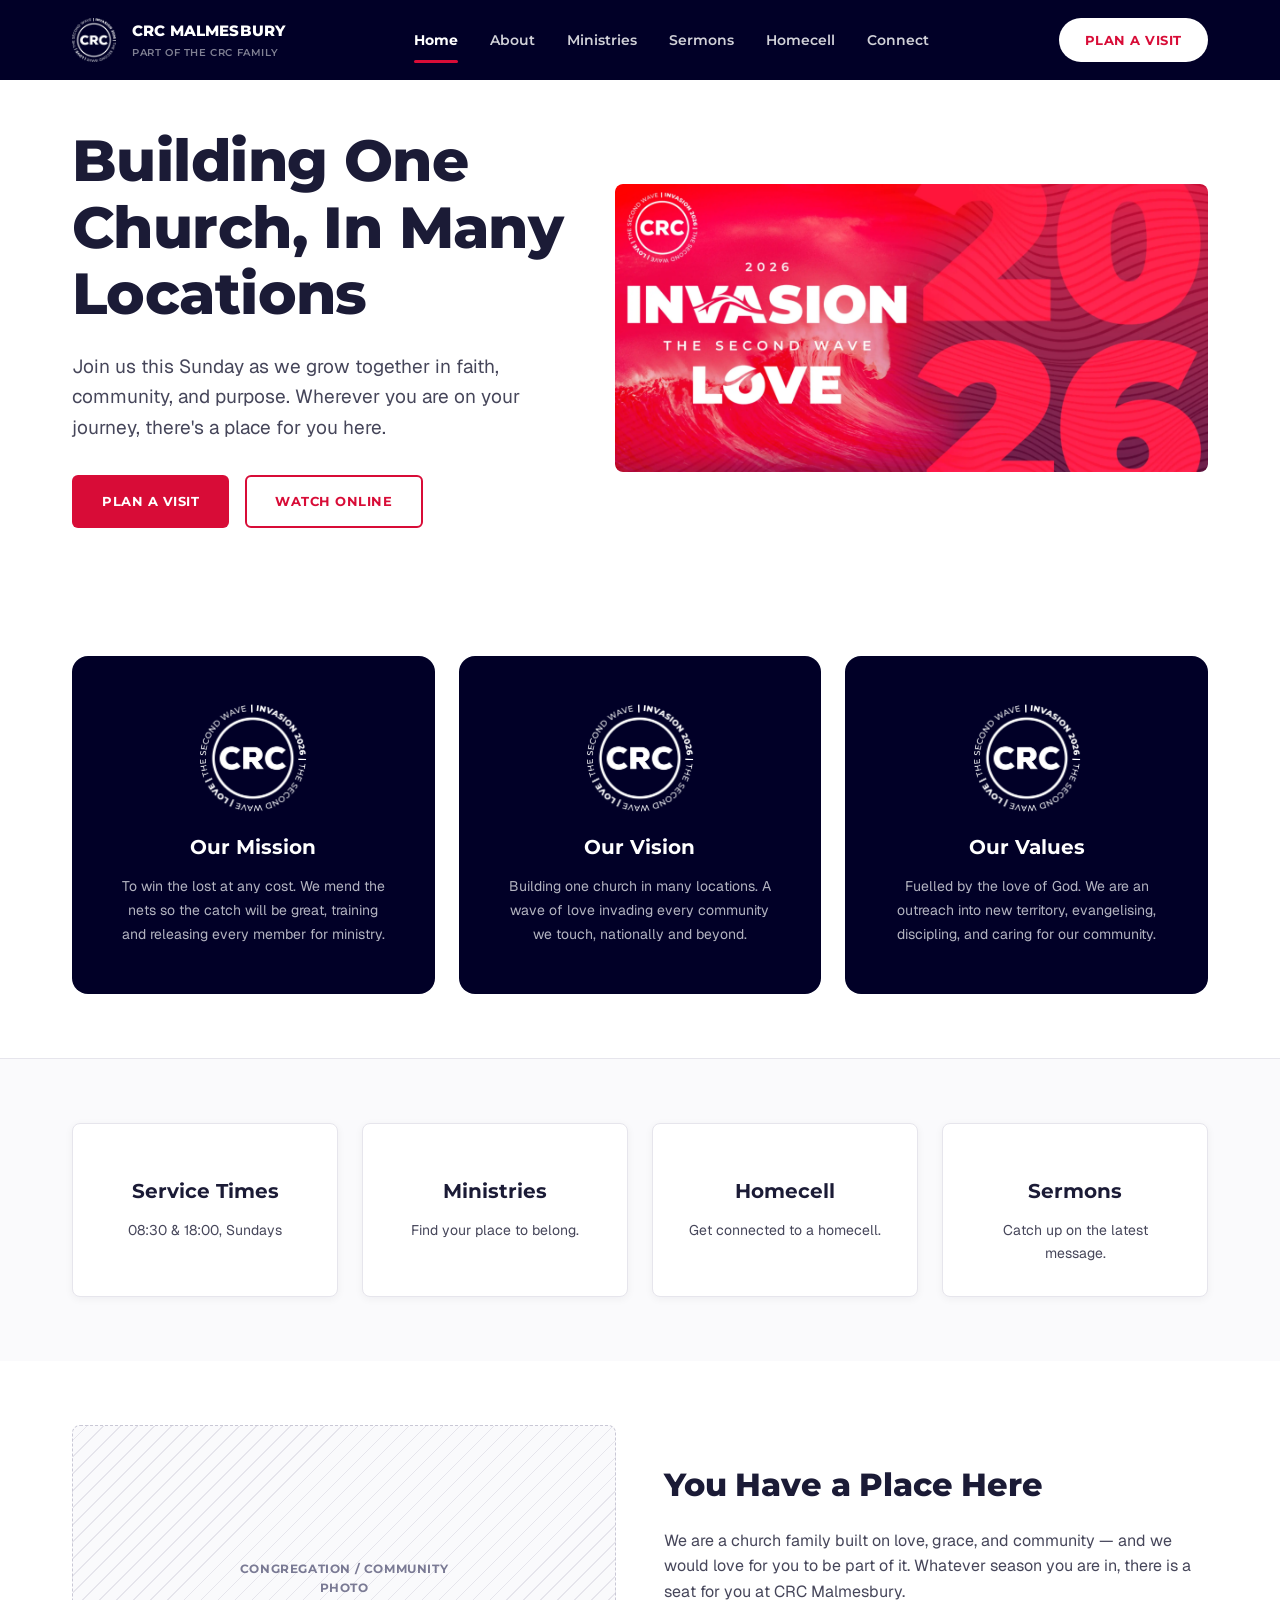
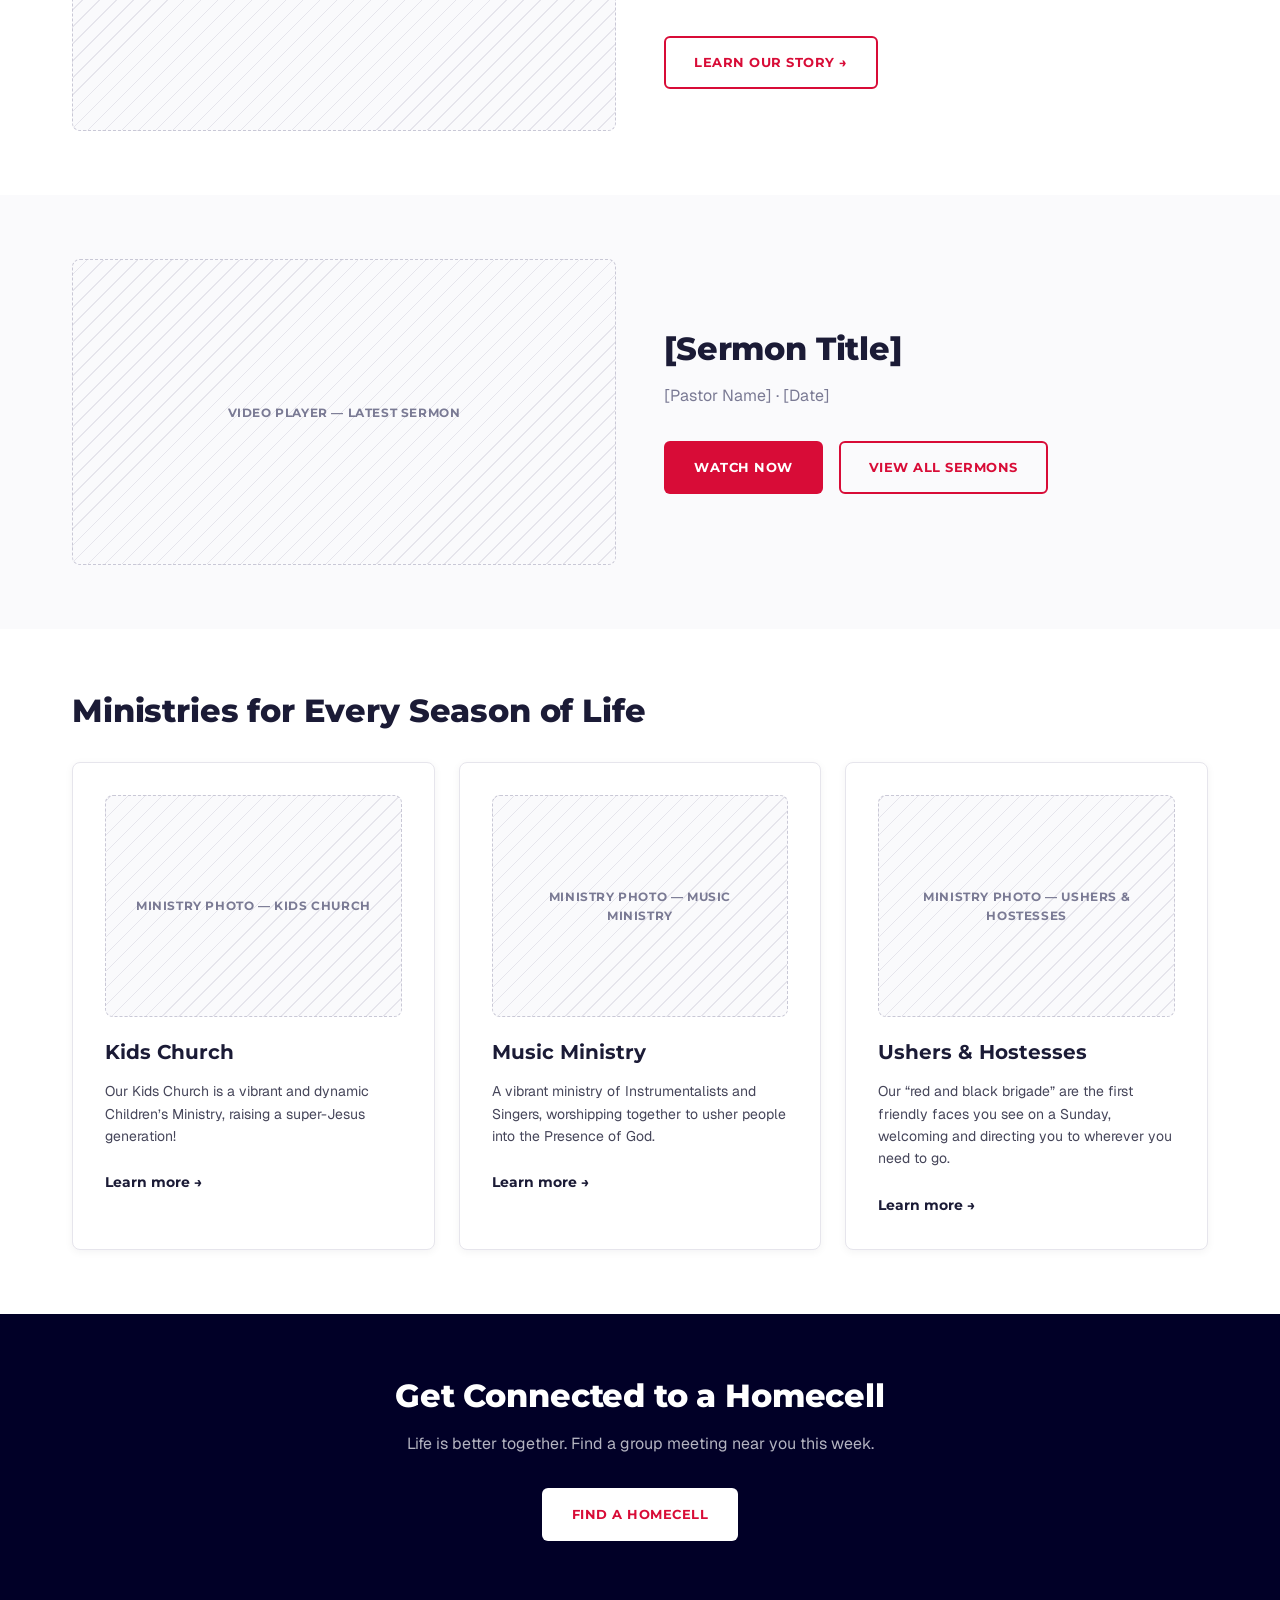
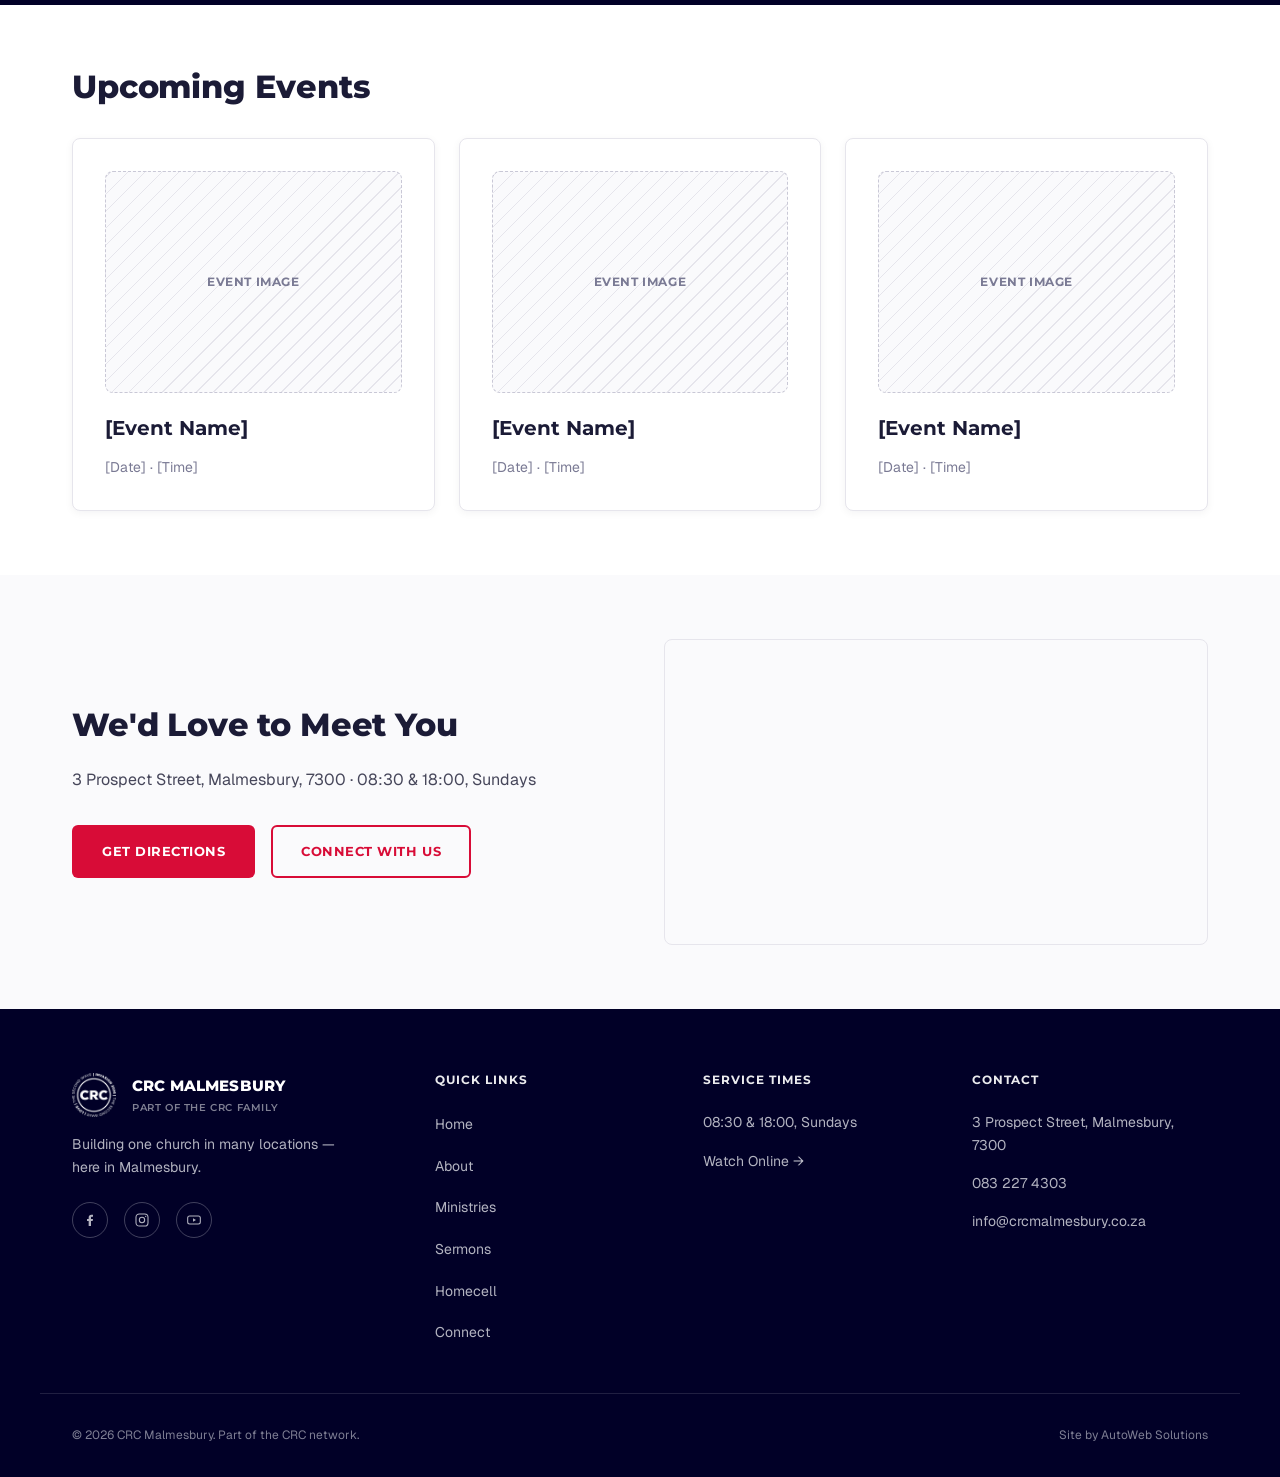
==== index.html @ 5b40ba37 "Initial site build for client review Co-Authored-By: Claude Opus 5.5 <noreply@anthropic.com>" ====
<!doctype html>
<html lang="en">
  <head>
    <meta charset="UTF-8" />
    <meta name="viewport" content="width=device-width, initial-scale=1.0" />
    <title>CRC Malmesbury — Building One Church, One Family</title>
    <meta
      name="description"
      content="CRC Malmesbury is part of the CRC family. Join us Sundays at 08:30 & 18:00 at 3 Prospect Street, Malmesbury."
    />
    <link rel="preconnect" href="https://fonts.googleapis.com" />
    <link rel="preconnect" href="https://fonts.gstatic.com" crossorigin />
    <link
      href="https://fonts.googleapis.com/css2?family=Montserrat:wght@500;600;700;800&family=Geist:wght@400;500;600&display=swap"
      rel="stylesheet"
    />
    <link rel="icon" href="favicon.ico" sizes="any" />
    <link rel="icon" type="image/png" sizes="32x32" href="assets/favicon-32.png" />
    <link rel="icon" type="image/png" sizes="512x512" href="assets/favicon-512.png" />
    <link rel="apple-touch-icon" href="assets/apple-touch-icon.png" />
    <meta name="theme-color" content="#010027" />
    <link rel="stylesheet" href="css/style.css" />
  </head>
  <body>
    <!-- ============================== NAV ============================== -->
    <header class="nav">
      <div class="container nav__inner">
        <a href="index.html" class="nav__brand">
          <img class="nav__logo" src="assets/logo-badge.png" alt="" width="44" height="44">
          <span>
            <span class="nav__brand-name">CRC MALMESBURY</span>
            <span class="nav__brand-tag">Part of the CRC Family</span>
          </span>
        </a>
        <nav class="nav__links" aria-label="Primary">
          <a href="index.html" class="nav__link is-active">Home</a>
          <a href="about.html" class="nav__link">About</a>
          <a href="ministries.html" class="nav__link">Ministries</a>
          <a href="sermons.html" class="nav__link">Sermons</a>
          <a href="homecell.html" class="nav__link">Homecell</a>
          <a href="connect.html" class="nav__link">Connect</a>
          <a href="connect.html" class="btn btn--pill nav__cta--mobile"
            >Plan a Visit</a
          >
        </nav>
        <a href="connect.html" class="btn btn--pill nav__cta">Plan a Visit</a>
        <button
          class="nav__toggle"
          aria-label="Toggle menu"
          aria-expanded="false"
        >
          <span></span><span></span><span></span>
        </button>
      </div>
    </header>

    <main>
      <!-- ============================== HERO ============================== -->
      <section class="hero">
        <div class="container hero__grid">
          <div class="hero__content">
            <h1>Building One Church, In Many Locations</h1>
            <p class="lede">
              Join us this Sunday as we grow together in faith, community, and
              purpose. Wherever you are on your journey, there's a place for you
              here.
            </p>
            <div class="btn-row">
              <a href="connect.html" class="btn btn--primary">Plan a Visit</a>
              <a href="sermons.html" class="btn btn--outline">Watch Online</a>
            </div>
          </div>
          <img
            class="hero__image"
            src="assets/images/header.webp"
            alt="CRC 2026 theme: Invasion — The Second Wave. Love."
            width="2680"
            height="1300"
            fetchpriority="high"
          />
        </div>
      </section>

      <!-- ====================== MISSION / VISION / VALUES ======================
           Content reused from CRC Worcester (same CRC branch, client-approved). -->
      <section class="section">
        <div class="container grid grid--3">
          <div class="mission-card">
            <img
              src="assets/2026-invasion-badge-light.png"
              alt=""
              class="mission-card__badge"
              aria-hidden="true"
            />
            <h3>Our Mission</h3>
            <p>
              To win the lost at any cost. We mend the nets so the catch will be
              great, training and releasing every member for ministry.
            </p>
          </div>
          <div class="mission-card">
            <img
              src="assets/2026-invasion-badge-light.png"
              alt=""
              class="mission-card__badge"
              aria-hidden="true"
            />
            <h3>Our Vision</h3>
            <p>
              Building one church in many locations. A wave of love invading
              every community we touch, nationally and beyond.
            </p>
          </div>
          <div class="mission-card">
            <img
              src="assets/2026-invasion-badge-light.png"
              alt=""
              class="mission-card__badge"
              aria-hidden="true"
            />
            <h3>Our Values</h3>
            <p>
              Fuelled by the love of God. We are an outreach into new territory,
              evangelising, discipling, and caring for our community.
            </p>
          </div>
        </div>
      </section>

      <!-- ====================== QUICK LINK CARD ROW ====================== -->
      <section class="section section--muted section--border-top">
        <div class="container grid grid--4">
          <a href="connect.html" class="card card--link">
            <h3>Service Times</h3>
            <p>08:30 &amp; 18:00, Sundays</p>
          </a>
          <a href="ministries.html" class="card card--link">
            <h3>Ministries</h3>
            <p>Find your place to belong.</p>
          </a>
          <a href="homecell.html" class="card card--link">
            <h3>Homecell</h3>
            <p>Get connected to a homecell.</p>
          </a>
          <a href="sermons.html" class="card card--link">
            <h3>Sermons</h3>
            <p>Catch up on the latest message.</p>
          </a>
        </div>
      </section>

      <!-- ============================== WELCOME ============================== -->
      <section class="section">
        <div class="container two-col">
          <!-- Real photography pending -->
          <div class="placeholder placeholder--wide two-col__media">
            <span class="placeholder__label"
              >Congregation / community photo</span
            >
          </div>
          <div>
            <h2>You Have a Place Here</h2>
            <p class="stack-3">
              We are a church family built on love, grace, and community — and
              we would love for you to be part of it. Whatever season you are
              in, there is a seat for you at CRC Malmesbury.
            </p>
            <div class="btn-row stack-4">
              <a href="about.html" class="btn btn--outline"
                >Learn Our Story →</a
              >
            </div>
          </div>
        </div>
      </section>

      <!-- ========================= LATEST SERMON ========================= -->
      <section class="section section--muted">
        <div class="container two-col">
          <!-- Real sermon data pending — see brief Section 7 -->
          <div class="placeholder placeholder--video two-col__media">
            <span class="placeholder__label">Video player — latest sermon</span>
          </div>
          <div>
            <h2>[Sermon Title]</h2>
            <p class="text-muted stack-2">[Pastor Name] · [Date]</p>
            <div class="btn-row stack-4">
              <a href="sermons.html" class="btn btn--primary">Watch Now</a>
              <a href="sermons.html" class="btn btn--outline"
                >View All Sermons</a
              >
            </div>
          </div>
        </div>
      </section>

      <!-- ========================= MINISTRIES PREVIEW ========================= -->
      <section class="section">
        <div class="container">
          <div class="section-head">
            <h2>Ministries for Every Season of Life</h2>
          </div>
          <div class="grid grid--3">
            <div class="card">
              <div class="placeholder placeholder--card-media">
                <span class="placeholder__label"
                  >Ministry photo — Kids Church</span
                >
              </div>
              <h3>Kids Church</h3>
              <p>Our Kids Church is a vibrant and dynamic Children’s Ministry, raising a super-Jesus generation!</p>
              <a href="ministries.html" class="link-arrow">Learn more →</a>
            </div>
            <div class="card">
              <div class="placeholder placeholder--card-media">
                <span class="placeholder__label"
                  >Ministry photo — Music Ministry</span
                >
              </div>
              <h3>Music Ministry</h3>
              <p>A vibrant ministry of Instrumentalists and Singers, worshipping together to usher people into the Presence of God.</p>
              <a href="ministries.html" class="link-arrow">Learn more →</a>
            </div>
            <div class="card">
              <div class="placeholder placeholder--card-media">
                <span class="placeholder__label"
                  >Ministry photo — Ushers &amp; Hostesses</span
                >
              </div>
              <h3>Ushers &amp; Hostesses</h3>
              <p>Our “red and black brigade” are the first friendly faces you see on a Sunday, welcoming and directing you to wherever you need to go.</p>
              <a href="ministries.html" class="link-arrow">Learn more →</a>
            </div>
          </div>
        </div>
      </section>

      <!-- ========================= HOMECELL CTA BANNER ========================= -->
      <section class="cta-banner">
        <div class="container">
          <h2>Get Connected to a Homecell</h2>
          <p>
            Life is better together. Find a group meeting near you this week.
          </p>
          <div class="btn-row">
            <a href="homecell.html" class="btn btn--light btn--light-invert">Find a Homecell</a>
          </div>
        </div>
      </section>

      <!-- ========================= UPCOMING EVENTS =========================
       Optional module — confirm with client whether Malmesbury runs
       public events worth featuring (brief Section 6/7). Left in per
       the approved mockup; drop this <section> entirely if not. -->
      <section class="section">
        <div class="container">
          <div class="section-head">
            <h2>Upcoming Events</h2>
          </div>
          <div class="grid grid--3">
            <div class="card">
              <div class="placeholder placeholder--card-media">
                <span class="placeholder__label">Event image</span>
              </div>
              <h3>[Event Name]</h3>
              <p class="text-muted">[Date] · [Time]</p>
            </div>
            <div class="card">
              <div class="placeholder placeholder--card-media">
                <span class="placeholder__label">Event image</span>
              </div>
              <h3>[Event Name]</h3>
              <p class="text-muted">[Date] · [Time]</p>
            </div>
            <div class="card">
              <div class="placeholder placeholder--card-media">
                <span class="placeholder__label">Event image</span>
              </div>
              <h3>[Event Name]</h3>
              <p class="text-muted">[Date] · [Time]</p>
            </div>
          </div>
        </div>
      </section>

      <!-- ========================= CONTACT / LOCATION TEASER ========================= -->
      <section class="section section--muted">
        <div class="container two-col">
          <div>
            <h2>We'd Love to Meet You</h2>
            <p class="stack-3">
              3 Prospect Street, Malmesbury, 7300 · 08:30 &amp; 18:00, Sundays
            </p>
            <div class="btn-row stack-4">
              <a
                href="https://www.google.com/maps/search/?api=1&query=3+Prospect+Street+Malmesbury+7300"
                class="btn btn--primary"
                target="_blank"
                rel="noopener"
                >Get Directions</a
              >
              <a href="connect.html" class="btn btn--outline"
                >Connect With Us</a
              >
            </div>
          </div>
          <div class="map-embed map-embed--wide">
            <iframe
              src="https://www.google.com/maps/embed?pb=!1m18!1m12!1m3!1d3328.3379390331593!2d18.727031185343105!3d-33.46655141098688!2m3!1f0!2f0!3f0!3m2!1i1024!2i768!4f13.1!3m3!1m2!1s0x1dcce12484940681%3A0xf8f690ac7930f3bc!2s3%20Prospect%20St%2C%20Malmesbury%2C%207299!5e0!3m2!1sen!2sza!4v1791459819423!5m2!1sen!2sza"
              title="Map showing CRC Malmesbury at 3 Prospect Street, Malmesbury"
              allowfullscreen
              loading="lazy"
              referrerpolicy="strict-origin-when-cross-origin"
            ></iframe>
          </div>
        </div>
      </section>
    </main>

    <!-- ============================== FOOTER ============================== -->
    <footer class="footer">
      <div class="container footer__grid">
        <div class="footer__col footer__brand">
          <a href="index.html" class="nav__brand">
            <img class="nav__logo" src="assets/logo-badge.png" alt="" width="44" height="44">
            <span>
              <span class="nav__brand-name">CRC MALMESBURY</span>
              <span class="nav__brand-tag">Part of the CRC Family</span>
            </span>
          </a>
          <p>Building one church in many locations — here in Malmesbury.</p>
          <!-- Social channels unconfirmed — see brief Section 7 -->
          <div class="footer__social">
            <a href="#" aria-label="Facebook"
              ><svg
                width="16"
                height="16"
                viewBox="0 0 24 24"
                fill="currentColor"
              >
                <path
                  d="M13.5 21v-7.5h2.5l.5-3h-3V8.5c0-.9.3-1.5 1.6-1.5H16.5V4.2C16.2 4.1 15.2 4 14 4c-2.4 0-4 1.5-4 4.2V10.5H7.5v3H10V21h3.5z"
                /></svg
            ></a>
            <a href="#" aria-label="Instagram"
              ><svg
                width="16"
                height="16"
                viewBox="0 0 24 24"
                fill="none"
                stroke="currentColor"
                stroke-width="1.6"
              >
                <rect x="3" y="3" width="18" height="18" rx="5" />
                <circle cx="12" cy="12" r="4" />
                <circle
                  cx="17.5"
                  cy="6.5"
                  r="1"
                  fill="currentColor"
                  stroke="none"
                /></svg
            ></a>
            <a href="#" aria-label="YouTube"
              ><svg
                width="16"
                height="16"
                viewBox="0 0 24 24"
                fill="none"
                stroke="currentColor"
                stroke-width="1.6"
              >
                <rect x="2.5" y="6" width="19" height="12" rx="3" />
                <path
                  d="M10.5 9.5v5l4.5-2.5-4.5-2.5z"
                  fill="currentColor"
                  stroke="none"
                /></svg
            ></a>
          </div>
        </div>
        <div class="footer__col">
          <h3>Quick Links</h3>
          <ul>
            <li><a href="index.html">Home</a></li>
            <li><a href="about.html">About</a></li>
            <li><a href="ministries.html">Ministries</a></li>
            <li><a href="sermons.html">Sermons</a></li>
            <li><a href="homecell.html">Homecell</a></li>
            <li><a href="connect.html">Connect</a></li>
          </ul>
        </div>
        <div class="footer__col">
          <h3>Service Times</h3>
          <p>08:30 &amp; 18:00, Sundays</p>
          <p><a href="sermons.html">Watch Online →</a></p>
        </div>
        <div class="footer__col">
          <h3>Contact</h3>
          <p>3 Prospect Street, Malmesbury, 7300</p>
          <p>083 227 4303</p>
          <p>
            <a href="mailto:info@crcmalmesbury.co.za"
              >info@crcmalmesbury.co.za</a
            >
          </p>
        </div>
      </div>
      <div class="container footer__bottom">
        <p>© 2026 CRC Malmesbury. Part of the CRC network.</p>
        <p>Site by AutoWeb Solutions</p>
      </div>
    </footer>

    <script src="js/main.js"></script>
  </body>
</html>
---- css/style.css ----
/* ==========================================================================
   CRC Malmesbury — Design tokens & base styles
   Source: CRC-Malmesbury-Build-Brief.md + approved mockup canvas
   ========================================================================== */

:root {
  /* Core palette */
  --color-red: #D80C37;
  --color-red-dark: #B00A2D;
  --color-navy: #010027;
  --color-ink: #1B1B36;
  --color-body: #46465A;
  --color-muted: #7A7A94;
  --color-border: #E6E5EC;
  --color-muted-bg: #FAFAFC;
  --color-white: #FFFFFF;

  /* Secondary accents — use sparingly, never as a primary UI colour */
  --color-purple: #A1159C;
  --color-orange: #FF8000;
  --color-yellow: #F5D01B;
  --color-lightblue: #5CB2ED;

  /* Nav text on navy */
  --color-nav-text: rgba(255, 255, 255, 0.82);
  --color-nav-text-active: #FFFFFF;
  --color-footer-text: rgba(230, 229, 236, 0.78);
  --color-footer-heading: rgba(255, 255, 255, 0.92);

  /* Type */
  --font-heading: 'Montserrat', -apple-system, BlinkMacSystemFont, 'Segoe UI', Arial, sans-serif;
  --font-body: 'Geist', -apple-system, BlinkMacSystemFont, 'Segoe UI', Roboto, sans-serif;

  --text-h1: clamp(2.25rem, 1.65rem + 2.6vw, 3.625rem);
  --text-h2: clamp(1.5rem, 1.34rem + 0.8vw, 2rem);
  --text-h3: clamp(1.125rem, 1.06rem + 0.3vw, 1.25rem);
  --text-lede: clamp(1.0625rem, 1rem + 0.3vw, 1.1875rem);
  --text-body: 1rem;
  --text-small: 0.875rem;
  --text-xs: 0.75rem;

  /* Spacing — strict 8px grid */
  --space-1: 8px;
  --space-2: 16px;
  --space-3: 24px;
  --space-4: 32px;
  --space-6: 48px;
  --space-8: 64px;
  --space-10: 80px;

  /* Layout */
  --max-width: 1200px;
  --radius-card: 8px;
  --radius-btn: 6px;
  --shadow-card: 0 2px 8px rgba(1, 0, 39, 0.05);
  --nav-height: 80px;

  --section-pad-y: var(--space-8);
}

@media (max-width: 640px) {
  :root {
    --section-pad-y: var(--space-6);
    --nav-height: 72px;
  }
}

/* ==========================================================================
   Reset
   ========================================================================== */

*,
*::before,
*::after {
  box-sizing: border-box;
}

* {
  margin: 0;
}

html {
  -webkit-text-size-adjust: 100%;
  scroll-behavior: smooth;
}

body {
  font-family: var(--font-body);
  font-size: var(--text-body);
  line-height: 1.6;
  color: var(--color-body);
  background: var(--color-white);
  -webkit-font-smoothing: antialiased;
}

img,
picture,
svg {
  display: block;
  max-width: 100%;
}

a {
  color: var(--color-ink);
  text-decoration: none;
}

ul,
ol {
  list-style: none;
  padding: 0;
}

button {
  font: inherit;
  color: inherit;
  background: none;
  border: 0;
  cursor: pointer;
}

input,
textarea,
select {
  font: inherit;
}

/* ==========================================================================
   Typography
   ========================================================================== */

h1,
h2,
h3,
h4 {
  font-family: var(--font-heading);
  color: var(--color-ink);
  line-height: 1.15;
  font-weight: 800;
}

h1 {
  font-size: var(--text-h1);
  letter-spacing: -0.01em;
}

h2 {
  font-size: var(--text-h2);
  letter-spacing: -0.005em;
}

h3 {
  font-size: var(--text-h3);
  font-weight: 700;
}

p {
  color: var(--color-body);
}

.lede {
  font-size: var(--text-lede);
  color: var(--color-body);
}

.eyebrow {
  display: block;
  font-family: var(--font-heading);
  font-size: var(--text-xs);
  font-weight: 700;
  letter-spacing: 0.08em;
  text-transform: uppercase;
  color: var(--color-red);
  margin-bottom: var(--space-2);
}

.text-muted {
  color: var(--color-muted);
}

/* ==========================================================================
   Layout helpers
   ========================================================================== */

.container {
  width: 100%;
  max-width: var(--max-width);
  margin-inline: auto;
  padding-inline: var(--space-3);
}

@media (min-width: 768px) {
  .container {
    padding-inline: var(--space-4);
  }
}

.section {
  padding-block: var(--section-pad-y);
}

.section--muted {
  background: var(--color-muted-bg);
}

.section--navy {
  background: var(--color-navy);
  color: var(--color-footer-text);
}

.section--border-top {
  border-top: 1px solid var(--color-border);
}

.section-head {
  margin-bottom: var(--space-4);
}

.section-head--center {
  text-align: center;
  max-width: 640px;
  margin-inline: auto;
  margin-bottom: var(--space-6);
}

.stack-2 {
  margin-top: var(--space-2);
}

.stack-3 {
  margin-top: var(--space-3);
}

.stack-4 {
  margin-top: var(--space-4);
}

.grid {
  display: grid;
  gap: var(--space-3);
}

.grid--2 {
  grid-template-columns: repeat(2, minmax(0, 1fr));
}

.grid--3 {
  grid-template-columns: repeat(3, minmax(0, 1fr));
}

.grid--4 {
  grid-template-columns: repeat(4, minmax(0, 1fr));
}

@media (max-width: 900px) {
  .grid--3,
  .grid--4 {
    grid-template-columns: repeat(2, minmax(0, 1fr));
  }
}

@media (max-width: 560px) {
  .grid--2,
  .grid--3,
  .grid--4 {
    grid-template-columns: minmax(0, 1fr);
  }
}

.two-col {
  display: grid;
  grid-template-columns: minmax(0, 1fr) minmax(0, 1fr);
  gap: var(--space-6);
  align-items: center;
}

@media (max-width: 860px) {
  .two-col {
    grid-template-columns: minmax(0, 1fr);
    gap: var(--space-4);
  }
}

.two-col--reverse .two-col__media {
  order: 2;
}

@media (max-width: 860px) {
  .two-col--reverse .two-col__media {
    order: 0;
  }
}

/* ==========================================================================
   Buttons
   ========================================================================== */

.btn {
  display: inline-flex;
  align-items: center;
  justify-content: center;
  gap: var(--space-1);
  padding: 14px 28px;
  font-family: var(--font-heading);
  font-weight: 700;
  font-size: 13px;
  letter-spacing: 0.04em;
  text-transform: uppercase;
  border-radius: var(--radius-btn);
  border: 2px solid transparent;
  white-space: nowrap;
  cursor: pointer;
  transition: background-color 0.15s ease, color 0.15s ease, border-color 0.15s ease;
}

.btn--primary {
  background: var(--color-red);
  color: var(--color-white);
}

.btn--primary:hover {
  background: var(--color-red-dark);
}

.btn--outline {
  background: transparent;
  border-color: var(--color-red);
  color: var(--color-red);
}

.btn--outline:hover {
  background: var(--color-red);
  color: var(--color-white);
}

.btn--light {
  background: var(--color-white);
  color: var(--color-red);
}

.btn--light:hover {
  background: var(--color-muted-bg);
}

/* Same hover as the nav "Plan a Visit" pill: flips to red with white text */
.btn--light-invert:hover,
.btn--light-invert:focus-visible {
  background: var(--color-red);
  color: var(--color-white);
}

.btn--outline-white {
  background: transparent;
  border-color: rgba(255, 255, 255, 0.6);
  color: var(--color-white);
}

.btn--outline-white:hover {
  background: var(--color-white);
  color: var(--color-navy);
  border-color: var(--color-white);
}

.btn--pill {
  border-radius: 999px;
  background: var(--color-white);
  color: var(--color-red);
  padding: 10px 24px;
}

.btn--pill:hover {
  background: var(--color-red);
  color: var(--color-white);
}

.btn--sm {
  padding: 10px 20px;
  font-size: 12px;
}

/* WhatsApp CTA — brand green pill (Malmesbury is WhatsApp-first) */
.btn--whatsapp {
  background: #25D366;
  border-color: #25D366;
  color: #0B1C12;
  border-radius: 999px;
  letter-spacing: 0.08em;
}

.btn--whatsapp:hover {
  background: #1EBE5A;
  border-color: #1EBE5A;
  color: #0B1C12;
}

.btn__icon {
  width: 1.35em;
  height: 1.35em;
  flex-shrink: 0;
}

.btn-row {
  display: flex;
  flex-wrap: wrap;
  gap: var(--space-2);
}

.link-arrow {
  display: inline-flex;
  align-items: center;
  gap: 6px;
  font-family: var(--font-heading);
  font-weight: 700;
  font-size: var(--text-small);
  color: var(--color-ink);
}

.link-arrow:hover {
  color: var(--color-red);
}

/* ==========================================================================
   Nav
   ========================================================================== */

.nav {
  position: sticky;
  top: 0;
  z-index: 100;
  background: var(--color-navy);
  min-height: var(--nav-height);
}

.nav__inner {
  display: flex;
  align-items: center;
  justify-content: space-between;
  gap: var(--space-3);
  min-height: var(--nav-height);
}

.nav__brand {
  display: flex;
  align-items: center;
  gap: var(--space-2);
  flex-shrink: 0;
}

.nav__logo {
  display: block;
  width: 44px;
  height: 44px;
  object-fit: contain;
  flex-shrink: 0;
}

.nav__brand-name {
  display: block;
  font-family: var(--font-heading);
  font-weight: 800;
  font-size: 15px;
  color: var(--color-white);
  letter-spacing: 0.01em;
}

.nav__brand-tag {
  display: block;
  font-family: var(--font-heading);
  font-weight: 600;
  font-size: 10px;
  letter-spacing: 0.06em;
  text-transform: uppercase;
  color: rgba(255, 255, 255, 0.5);
  margin-top: 2px;
}

.nav__links {
  display: flex;
  align-items: center;
  gap: var(--space-4);
  margin-inline: auto;
}

.nav__link {
  position: relative;
  font-family: var(--font-heading);
  font-weight: 600;
  font-size: 14px;
  color: var(--color-nav-text);
  padding-block: 4px;
}

.nav__link:hover {
  color: var(--color-nav-text-active);
}

.nav__link.is-active {
  color: var(--color-nav-text-active);
  font-weight: 700;
}

.nav__link.is-active::after {
  content: '';
  position: absolute;
  left: 0;
  right: 0;
  bottom: -8px;
  height: 3px;
  background: var(--color-red);
  border-radius: 2px;
}

.nav__cta {
  flex-shrink: 0;
}

.nav__cta--mobile {
  display: none;
}

.nav__toggle {
  display: none;
  flex-direction: column;
  justify-content: center;
  align-items: center;
  gap: 5px;
  width: 40px;
  height: 40px;
  flex-shrink: 0;
}

.nav__toggle span {
  display: block;
  width: 22px;
  height: 2px;
  background: var(--color-white);
  border-radius: 2px;
  transition: transform 0.2s ease, opacity 0.2s ease;
}

.nav__toggle[aria-expanded="true"] span:nth-child(1) {
  transform: translateY(7px) rotate(45deg);
}

.nav__toggle[aria-expanded="true"] span:nth-child(2) {
  opacity: 0;
}

.nav__toggle[aria-expanded="true"] span:nth-child(3) {
  transform: translateY(-7px) rotate(-45deg);
}

@media (max-width: 900px) {
  .nav__links {
    position: absolute;
    top: 100%;
    left: 0;
    right: 0;
    flex-direction: column;
    align-items: stretch;
    gap: 0;
    background: var(--color-navy);
    border-top: 1px solid rgba(255, 255, 255, 0.1);
    max-height: 0;
    overflow: hidden;
    transition: max-height 0.25s ease;
    margin: 0;
  }

  .nav.is-open .nav__links {
    max-height: 400px;
  }

  .nav__link {
    padding: var(--space-2) var(--space-3);
    border-bottom: 1px solid rgba(255, 255, 255, 0.08);
  }

  .nav__link.is-active::after {
    display: none;
  }

  .nav__link.is-active {
    background: rgba(216, 12, 55, 0.12);
    border-left: 3px solid var(--color-red);
  }

  .nav__cta {
    display: none;
  }

  .nav.is-open .nav__cta--mobile {
    display: block;
    margin: var(--space-2) var(--space-3) var(--space-3);
  }

  .nav__toggle {
    display: flex;
  }
}

/* ==========================================================================
   Footer
   ========================================================================== */

.footer {
  background: var(--color-navy);
  padding-block: var(--space-8) var(--space-4);
}

.footer__grid {
  display: grid;
  grid-template-columns: 1.4fr 1fr 1fr 1fr;
  gap: var(--space-4);
  padding-bottom: var(--space-6);
}

@media (max-width: 860px) {
  .footer__grid {
    grid-template-columns: 1fr 1fr;
    gap: var(--space-4) var(--space-3);
  }
}

@media (max-width: 560px) {
  .footer__grid {
    grid-template-columns: 1fr;
  }
}

.footer__brand p {
  color: var(--color-footer-text);
  font-size: var(--text-small);
  margin-top: var(--space-2);
  max-width: 32ch;
}

.footer__social {
  display: flex;
  gap: var(--space-2);
  margin-top: var(--space-3);
}

.footer__social a {
  display: flex;
  align-items: center;
  justify-content: center;
  width: 36px;
  height: 36px;
  border-radius: 50%;
  border: 1px solid rgba(255, 255, 255, 0.25);
  color: rgba(255, 255, 255, 0.75);
}

.footer__social a:hover {
  border-color: var(--color-white);
  color: var(--color-white);
}

.footer__col h3 {
  font-family: var(--font-heading);
  font-size: var(--text-xs);
  font-weight: 700;
  letter-spacing: 0.08em;
  text-transform: uppercase;
  color: var(--color-footer-heading);
  margin-bottom: var(--space-3);
}

.footer__col ul li + li {
  margin-top: var(--space-2);
}

.footer__col a,
.footer__col p {
  color: var(--color-footer-text);
  font-size: var(--text-small);
}

.footer__col a:hover {
  color: var(--color-white);
}

.footer__col p + p {
  margin-top: var(--space-2);
}

.footer__note {
  display: inline-block;
  margin-top: var(--space-3);
  font-size: var(--text-xs);
  color: rgba(245, 208, 27, 0.9);
}

.footer__bottom {
  display: flex;
  flex-wrap: wrap;
  justify-content: space-between;
  gap: var(--space-2);
  padding-top: var(--space-4);
  border-top: 1px solid rgba(255, 255, 255, 0.12);
}

.footer__bottom p {
  color: rgba(230, 229, 236, 0.55);
  font-size: var(--text-xs);
}

/* ==========================================================================
   Cards
   ========================================================================== */

.card {
  background: var(--color-white);
  border: 1px solid var(--color-border);
  border-radius: var(--radius-card);
  padding: var(--space-4);
  box-shadow: var(--shadow-card);
}

.card--link {
  display: block;
}

/* Navy hover + zoom, title turns red: home quick links (.card--link), Homecell
   "What You'll Find" (.card--feature), About beliefs + Homecell groups (.card--accent).
   .is-in-view is the touch/tablet equivalent of :hover, set by js/main.js as a card
   scrolls through the middle of the screen. */
.card--link,
.card--feature {
  text-align: center;
}

.card--center {
  text-align: center;
}

.card--link,
.card--feature,
.card--accent {
  transition: background-color 0.25s ease, border-color 0.25s ease,
    box-shadow 0.25s ease, transform 0.25s ease;
}

.card--link h3,
.card--link p,
.card--feature h3,
.card--feature p,
.card--accent h3,
.card--accent p {
  transition: color 0.25s ease;
}

.card--link p,
.card--feature p {
  color: var(--color-body);
}

.card--link:hover,
.card--link:focus-visible,
.card--feature:hover,
.card--accent:hover,
.card--link.is-in-view,
.card--feature.is-in-view,
.card--accent.is-in-view {
  background-color: var(--color-navy);
  border-color: var(--color-navy);
  box-shadow: 0 12px 28px rgba(1, 0, 39, 0.18);
  transform: scale(1.05);
}

.card--link:hover p,
.card--link:focus-visible p,
.card--feature:hover p,
.card--accent:hover p,
.card--link.is-in-view p,
.card--feature.is-in-view p,
.card--accent.is-in-view p {
  color: var(--color-white);
}

.card--link:hover h3,
.card--link:focus-visible h3,
.card--feature:hover h3,
.card--accent:hover h3,
.card--link.is-in-view h3,
.card--feature.is-in-view h3,
.card--accent.is-in-view h3 {
  color: var(--color-red);
}

/* Whole card is a link; only the title turns red (About "Join a Homecell") */
.card--title-link {
  display: block;
  color: inherit;
  text-decoration: none;
}

.card--title-link h3 {
  transition: color 0.25s ease;
}

.card--title-link:hover h3,
.card--title-link:focus-visible h3,
.card--title-link.is-in-view h3 {
  color: var(--color-red);
}

@media (prefers-reduced-motion: reduce) {
  .card--link,
  .card--feature,
  .card--accent {
    transition: none;
  }
  .card--link:hover,
  .card--link:focus-visible,
  .card--feature:hover,
  .card--accent:hover,
  .card--link.is-in-view,
  .card--feature.is-in-view,
  .card--accent.is-in-view {
    transform: none;
  }
}

.card--flush {
  padding: 0;
  overflow: hidden;
}

.card__body {
  padding: var(--space-4);
}

.card h3 {
  margin-top: var(--space-3);
}

.card p {
  margin-top: var(--space-2);
  font-size: var(--text-small);
}

.card .link-arrow {
  margin-top: var(--space-3);
}

.icon-circle {
  display: flex;
  align-items: center;
  justify-content: center;
  width: 40px;
  height: 40px;
  border-radius: 50%;
  border: 1px solid var(--color-border);
  color: var(--color-red);
}

.icon-circle svg {
  width: 18px;
  height: 18px;
}

.card__value {
  font-family: var(--font-heading);
  font-size: var(--text-h2);
  font-weight: 700;
  color: var(--color-ink);
  margin-top: var(--space-1);
}

/* ==========================================================================
   Image placeholder
   ========================================================================== */

.placeholder {
  position: relative;
  display: flex;
  align-items: center;
  justify-content: center;
  text-align: center;
  background-color: var(--color-muted-bg);
  background-image: repeating-linear-gradient(
    -45deg,
    var(--color-border) 0,
    var(--color-border) 1px,
    transparent 1px,
    transparent 12px
  );
  border: 1px dashed #C9C8D6;
  border-radius: var(--radius-card);
  color: var(--color-muted);
  min-height: 160px;
  /* explicit width stops aspect-ratio deriving width from min-height on phones */
  width: 100%;
  min-width: 0;
  padding: var(--space-3);
}

.placeholder__label {
  font-family: var(--font-heading);
  font-size: var(--text-xs);
  font-weight: 700;
  letter-spacing: 0.05em;
  text-transform: uppercase;
  max-width: 30ch;
}

.placeholder--hero {
  aspect-ratio: 16 / 8;
}

.placeholder--wide {
  aspect-ratio: 16 / 9;
}

.placeholder--video {
  aspect-ratio: 16 / 9;
}

.placeholder--square {
  aspect-ratio: 1 / 1;
}

.placeholder--card-media {
  aspect-ratio: 4 / 3;
  min-height: 140px;
  margin-bottom: var(--space-3);
}

.placeholder--map {
  aspect-ratio: 16 / 7;
}

/* ==========================================================================
   About page — pull quotes, value cards, leadership
   ========================================================================== */

.quote {
  margin: 0;
  padding-left: var(--space-3);
  border-left: 3px solid var(--color-red);
}

.quote blockquote {
  margin: 0;
}

.quote blockquote p {
  font-family: var(--font-heading);
  font-size: var(--text-lede);
  font-weight: 600;
  line-height: 1.6;
  color: var(--color-ink);
}

.quote figcaption {
  margin-top: var(--space-2);
  font-family: var(--font-heading);
  font-size: var(--text-xs);
  font-weight: 700;
  letter-spacing: 0.08em;
  text-transform: uppercase;
  color: var(--color-muted);
}

.quote--center {
  max-width: 760px;
  margin: var(--space-8) auto 0;
  padding-left: 0;
  border-left: 0;
  text-align: center;
}

.value-card .eyebrow {
  margin-bottom: var(--space-1);
}

.leader + .leader,
.two-col + .leader {
  margin-top: var(--space-8);
}

.leader__photo {
  display: block;
  width: 100%;
  height: auto;
  aspect-ratio: 3 / 2;
  object-fit: cover;
  border-radius: var(--radius-card);
}

.leader__photo--portrait {
  aspect-ratio: 4 / 5;
  max-height: 560px;
  object-position: center top;
}

/* Google Maps embed — fills a rounded frame at the same ratios as the placeholders */
/* width + min-width stop min-height being converted (via aspect-ratio) into a
   533–685px minimum width, which overflowed the page on phones */
.map-embed {
  position: relative;
  width: 100%;
  min-width: 0;
  aspect-ratio: 16 / 7;
  min-height: 300px;
  border: 1px solid var(--color-border);
  border-radius: var(--radius-card);
  overflow: hidden;
  background: var(--color-muted-bg);
}

.map-embed--wide {
  aspect-ratio: 16 / 9;
}

.map-embed iframe {
  position: absolute;
  inset: 0;
  width: 100%;
  height: 100%;
  border: 0;
}

/* ==========================================================================
   Label pill / chip (shipped UI — sermon series tag, resource type tag, etc.)
   ========================================================================== */

.label-pill {
  display: inline-flex;
  align-items: center;
  padding: 5px 12px;
  border-radius: 999px;
  background: var(--color-muted-bg);
  border: 1px solid var(--color-border);
  color: var(--color-muted);
  font-family: var(--font-heading);
  font-size: 11px;
  font-weight: 700;
  letter-spacing: 0.05em;
  text-transform: uppercase;
}

/* ==========================================================================
   Hero
   ========================================================================== */

.hero {
  padding-block: var(--space-6) var(--space-8);
}

.hero__content {
  max-width: 620px;
  margin-bottom: var(--space-4);
}

.hero__content .lede {
  margin-top: var(--space-3);
}

.hero__content .btn-row {
  margin-top: var(--space-4);
}

.hero__image {
  display: block;
  width: 100%;
  height: auto;
  border-radius: var(--radius-card);
}

/* Desktop: text left, banner right, so the whole hero (incl. banner) sits
   above the fold. Below 960px it stacks: text + buttons, then banner. */
@media (min-width: 960px) {
  .hero__grid {
    display: grid;
    grid-template-columns: minmax(0, 5fr) minmax(0, 6fr);
    gap: var(--space-6);
    align-items: center;
  }

  .hero__content {
    margin-bottom: 0;
  }
}

/* ==========================================================================
   Mission / Vision / Values (dark cards on white section)
   Styled after the CRC Worcester homepage — same CRC branch, shared content.
   ========================================================================== */

.mission-card {
  background: var(--color-navy);
  border-radius: 16px;
  padding: var(--space-6) var(--space-4);
  text-align: center;
  display: flex;
  flex-direction: column;
  align-items: center;
}

.mission-card__badge {
  width: 108px;
  height: 108px;
  margin-bottom: var(--space-3);
}

.mission-card h3 {
  color: var(--color-white);
  font-size: var(--text-h3);
  margin-bottom: var(--space-2);
}

.mission-card p {
  color: var(--color-footer-text);
  font-size: var(--text-small);
  line-height: 1.7;
  max-width: 30ch;
}

/* ==========================================================================
   Page banner (interior pages)
   ========================================================================== */

.banner {
  background: var(--color-muted-bg);
  padding-block: var(--space-6);
  border-bottom: 1px solid var(--color-border);
}

.banner .lede {
  margin-top: var(--space-2);
  max-width: 640px;
}

/* ==========================================================================
   CTA banner (dark navy, full width)
   ========================================================================== */

.cta-banner {
  background: var(--color-navy);
  padding-block: var(--space-8);
  text-align: center;
}

.cta-banner h2 {
  color: var(--color-white);
}

.cta-banner p {
  color: var(--color-footer-text);
  margin-top: var(--space-2);
  max-width: 480px;
  margin-inline: auto;
}

.cta-banner .btn-row {
  margin-top: var(--space-4);
  justify-content: center;
}

/* ==========================================================================
   Utility: dev / build-note comments render nothing — see HTML source
   ========================================================================== */

.visually-hidden {
  position: absolute;
  width: 1px;
  height: 1px;
  padding: 0;
  margin: -1px;
  overflow: hidden;
  clip: rect(0, 0, 0, 0);
  white-space: nowrap;
  border: 0;
}
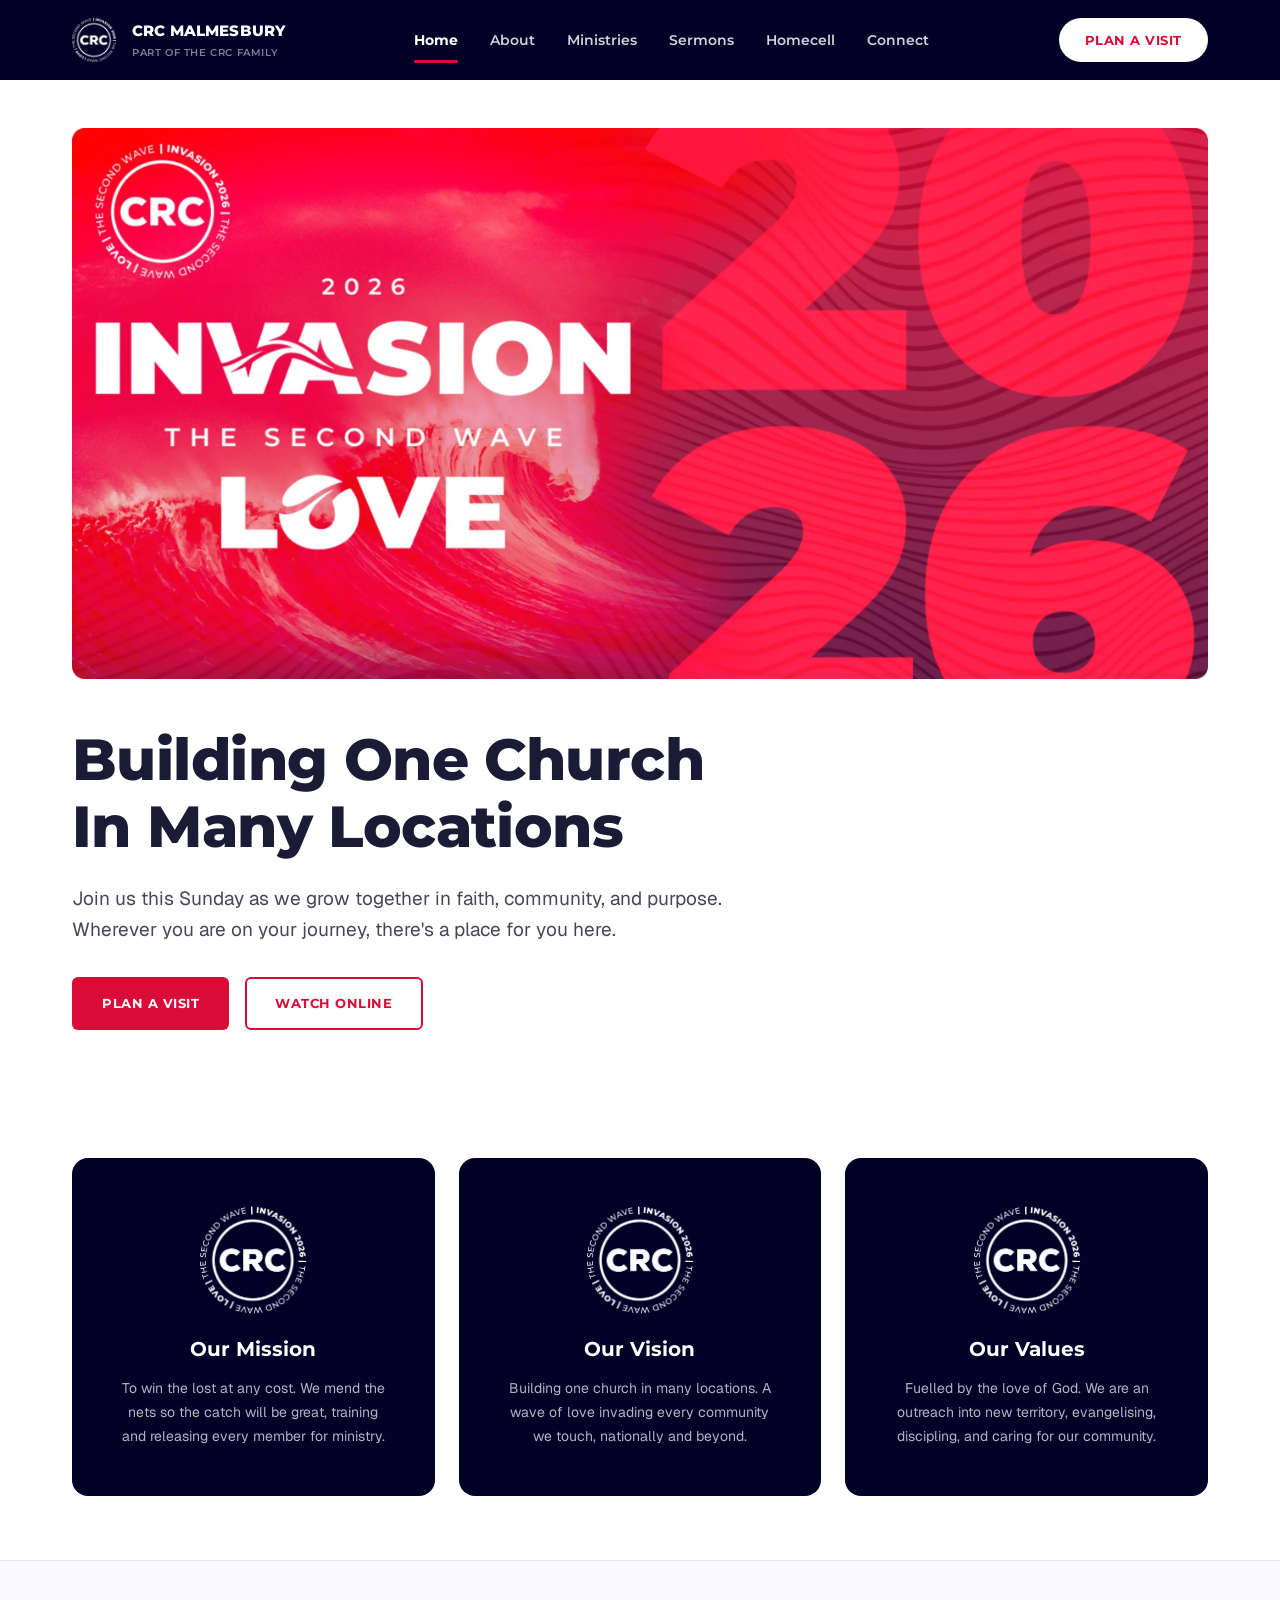
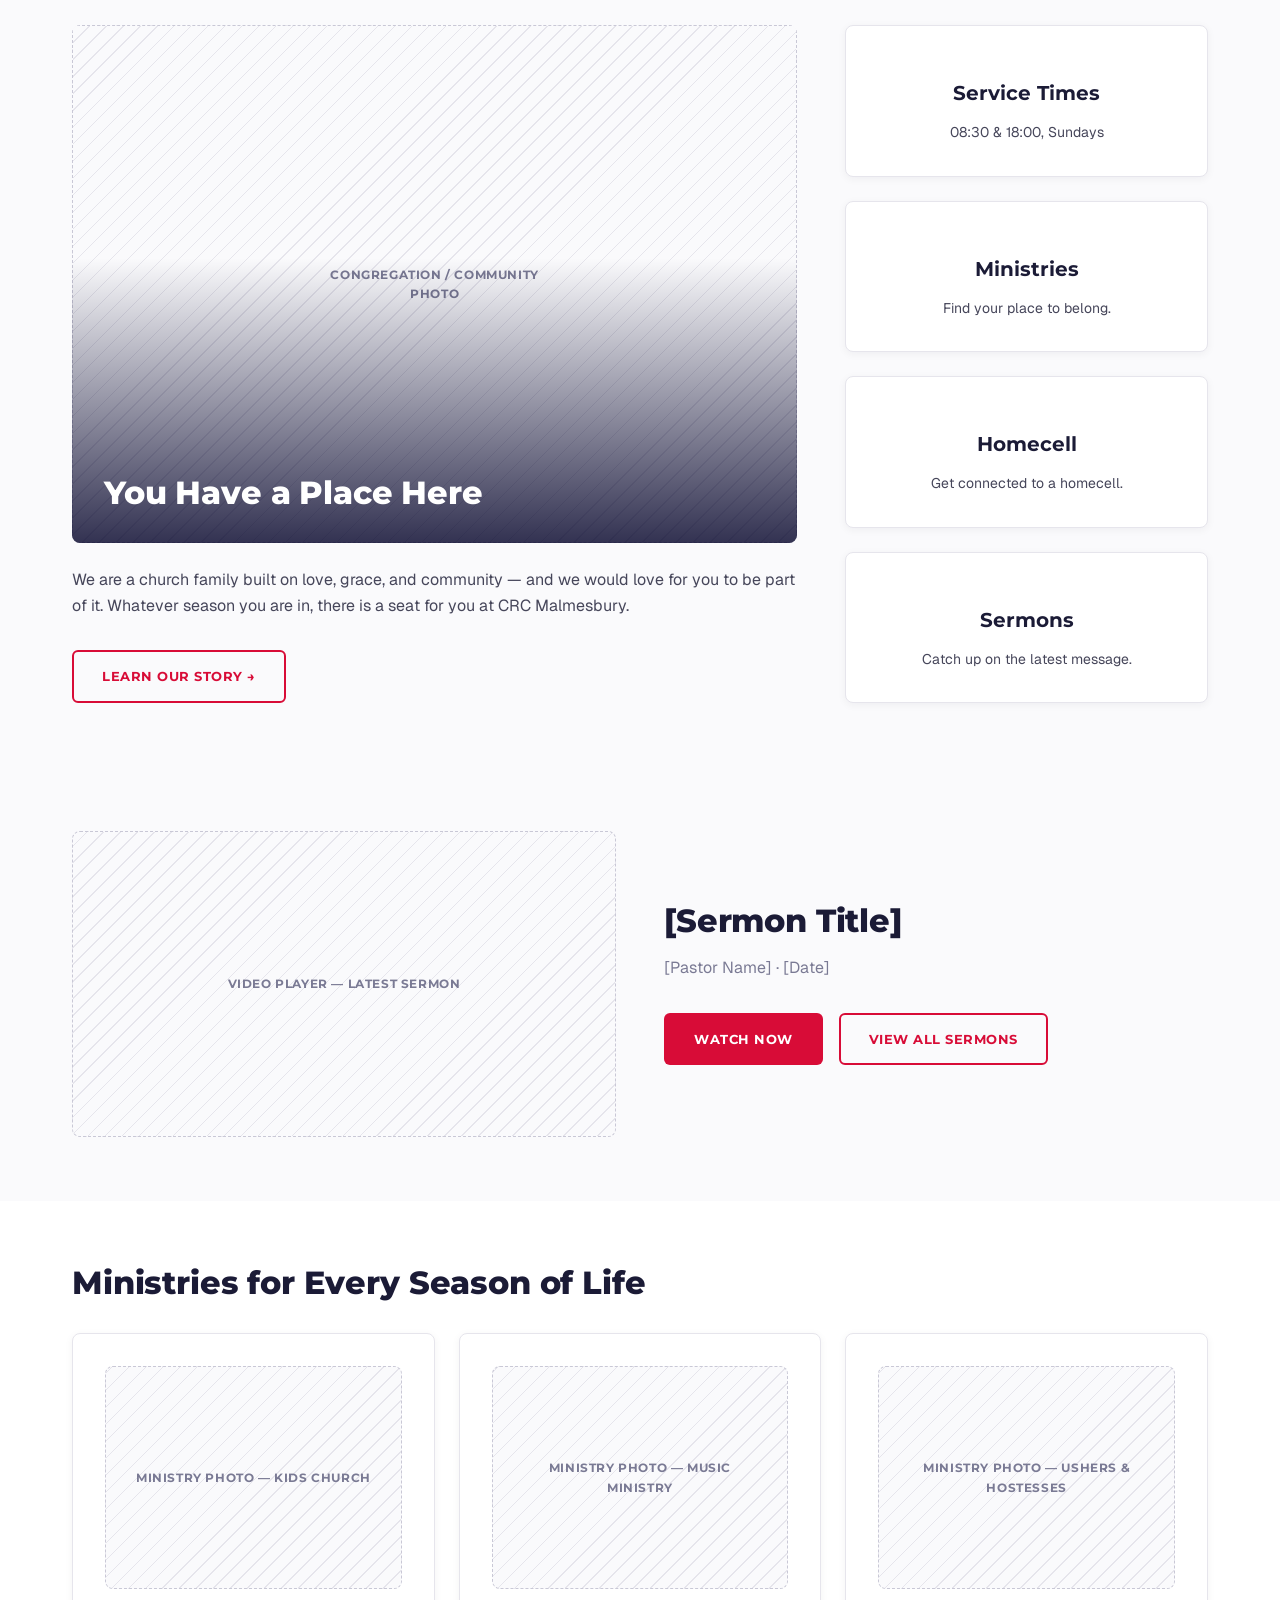
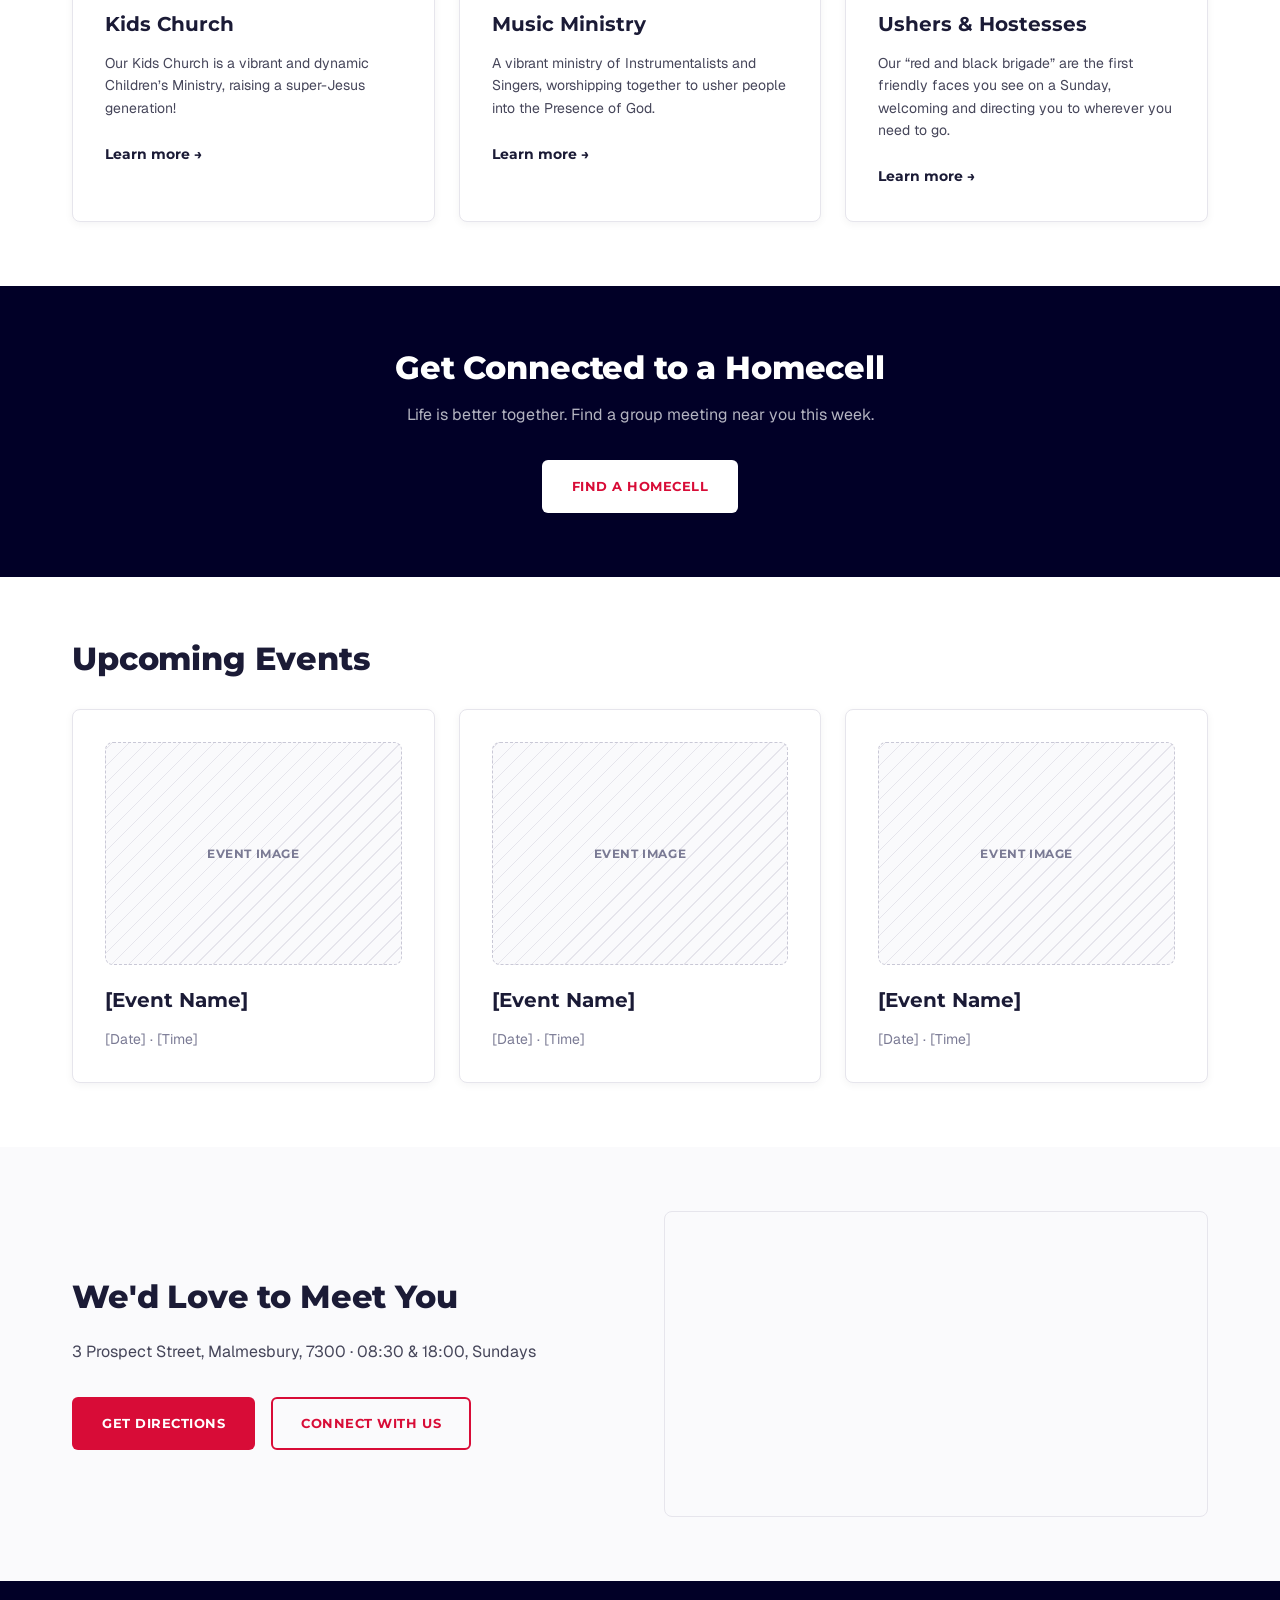
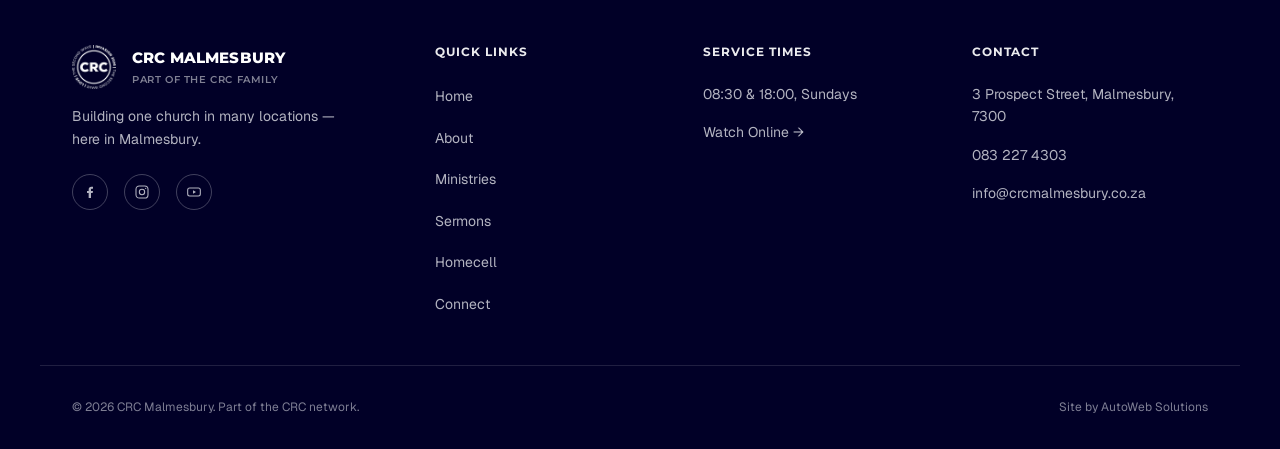
==== commit f23d99f4: "Restyle home hero/welcome and add wave banners to inner pages - Home: banner image now sits under th" ====
--- a/index.html
+++ b/index.html
@@ -57,19 +57,7 @@
     <main>
       <!-- ============================== HERO ============================== -->
       <section class="hero">
-        <div class="container hero__grid">
-          <div class="hero__content">
-            <h1>Building One Church, In Many Locations</h1>
-            <p class="lede">
-              Join us this Sunday as we grow together in faith, community, and
-              purpose. Wherever you are on your journey, there's a place for you
-              here.
-            </p>
-            <div class="btn-row">
-              <a href="connect.html" class="btn btn--primary">Plan a Visit</a>
-              <a href="sermons.html" class="btn btn--outline">Watch Online</a>
-            </div>
-          </div>
+        <div class="container">
           <img
             class="hero__image"
             src="assets/images/header.webp"
@@ -78,6 +66,18 @@
             height="1300"
             fetchpriority="high"
           />
+          <div class="hero__content">
+            <h1>Building One Church<br class="br-desktop" /> In Many Locations</h1>
+            <p class="lede">
+              Join us this Sunday as we grow together in faith, community, and
+              purpose. Wherever you are on your journey, there's a place for you
+              here.
+            </p>
+            <div class="btn-row">
+              <a href="connect.html" class="btn btn--primary">Plan a Visit</a>
+              <a href="sermons.html" class="btn btn--outline">Watch Online</a>
+            </div>
+          </div>
         </div>
       </section>
 
@@ -127,39 +127,20 @@
         </div>
       </section>
 
-      <!-- ====================== QUICK LINK CARD ROW ====================== -->
+      <!-- ================= WELCOME + QUICK LINK CARDS ================= -->
       <section class="section section--muted section--border-top">
-        <div class="container grid grid--4">
-          <a href="connect.html" class="card card--link">
-            <h3>Service Times</h3>
-            <p>08:30 &amp; 18:00, Sundays</p>
-          </a>
-          <a href="ministries.html" class="card card--link">
-            <h3>Ministries</h3>
-            <p>Find your place to belong.</p>
-          </a>
-          <a href="homecell.html" class="card card--link">
-            <h3>Homecell</h3>
-            <p>Get connected to a homecell.</p>
-          </a>
-          <a href="sermons.html" class="card card--link">
-            <h3>Sermons</h3>
-            <p>Catch up on the latest message.</p>
-          </a>
-        </div>
-      </section>
-
-      <!-- ============================== WELCOME ============================== -->
-      <section class="section">
-        <div class="container two-col">
-          <!-- Real photography pending -->
-          <div class="placeholder placeholder--wide two-col__media">
-            <span class="placeholder__label"
-              >Congregation / community photo</span
-            >
-          </div>
-          <div>
-            <h2>You Have a Place Here</h2>
+        <div class="container welcome">
+          <div class="welcome__main">
+            <div class="welcome__media">
+              <!-- Client photo pending: replace the placeholder div with
+                   <img src="assets/images/..." alt="..."> — the overlay stays. -->
+              <div class="placeholder">
+                <span class="placeholder__label"
+                  >Congregation / community photo</span
+                >
+              </div>
+              <h2 class="welcome__title">You Have a Place Here</h2>
+            </div>
             <p class="stack-3">
               We are a church family built on love, grace, and community — and
               we would love for you to be part of it. Whatever season you are
@@ -170,6 +151,24 @@
                 >Learn Our Story →</a
               >
             </div>
+          </div>
+          <div class="welcome__links">
+            <a href="connect.html" class="card card--link">
+              <h3>Service Times</h3>
+              <p>08:30 &amp; 18:00, Sundays</p>
+            </a>
+            <a href="ministries.html" class="card card--link">
+              <h3>Ministries</h3>
+              <p>Find your place to belong.</p>
+            </a>
+            <a href="homecell.html" class="card card--link">
+              <h3>Homecell</h3>
+              <p>Get connected to a homecell.</p>
+            </a>
+            <a href="sermons.html" class="card card--link">
+              <h3>Sermons</h3>
+              <p>Catch up on the latest message.</p>
+            </a>
           </div>
         </div>
       </section>
--- a/css/style.css
+++ b/css/style.css
@@ -14,6 +14,10 @@
   --color-border: #E6E5EC;
   --color-muted-bg: #FAFAFC;
   --color-white: #FFFFFF;
+  --color-black: #000000;
+  --color-red-bright: #F30D29;
+  --color-blue: #3314E0;
+  --color-plum: #900046; /* Connect banner — provisional, may change */
 
   /* Secondary accents — use sparingly, never as a primary UI colour */
   --color-purple: #A1159C;
@@ -1050,19 +1054,7 @@
   padding-block: var(--space-6) var(--space-8);
 }
 
-.hero__content {
-  max-width: 620px;
-  margin-bottom: var(--space-4);
-}
-
-.hero__content .lede {
-  margin-top: var(--space-3);
-}
-
-.hero__content .btn-row {
-  margin-top: var(--space-4);
-}
-
+/* Banner first, directly under the nav; heading, lede and buttons below it. */
 .hero__image {
   display: block;
   width: 100%;
@@ -1070,18 +1062,101 @@
   border-radius: var(--radius-card);
 }
 
-/* Desktop: text left, banner right, so the whole hero (incl. banner) sits
-   above the fold. Below 960px it stacks: text + buttons, then banner. */
+.hero__content {
+  margin-top: var(--space-6);
+}
+
+.hero__content .lede {
+  max-width: 720px;
+  margin-top: var(--space-3);
+}
+
+/* Forced line break that only applies on desktop; mobile wraps naturally. */
+.br-desktop {
+  display: none;
+}
+
 @media (min-width: 960px) {
-  .hero__grid {
-    display: grid;
-    grid-template-columns: minmax(0, 5fr) minmax(0, 6fr);
-    gap: var(--space-6);
-    align-items: center;
-  }
-
-  .hero__content {
-    margin-bottom: 0;
+  .br-desktop {
+    display: inline;
+  }
+}
+
+.hero__content .btn-row {
+  margin-top: var(--space-4);
+}
+
+/* ==========================================================================
+   Home — welcome block + quick link cards
+   Desktop: photo (heading overlaid) + copy on the left, 4 cards stacked on
+   the right. Below 860px it stacks and the cards fall back to a 2x2 grid.
+   ========================================================================== */
+
+.welcome {
+  display: grid;
+  grid-template-columns: minmax(0, 2fr) minmax(0, 1fr);
+  gap: var(--space-6);
+}
+
+/* Photo grows to fill any extra height so the column bottoms line up */
+.welcome__main {
+  display: flex;
+  flex-direction: column;
+}
+
+.welcome__media {
+  flex: 1 0 auto;
+  position: relative;
+  aspect-ratio: 16 / 9;
+  border-radius: var(--radius-card);
+  overflow: hidden;
+}
+
+.welcome__media > img,
+.welcome__media > .placeholder {
+  width: 100%;
+  height: 100%;
+  object-fit: cover;
+  border-radius: 0;
+}
+
+/* Navy fade along the bottom keeps the heading readable on any photo */
+.welcome__media::after {
+  content: "";
+  position: absolute;
+  inset: 0;
+  background: linear-gradient(to top, rgba(1, 0, 39, 0.8) 0%, rgba(1, 0, 39, 0) 55%);
+  pointer-events: none;
+}
+
+.welcome__title {
+  position: absolute;
+  left: var(--space-4);
+  right: var(--space-4);
+  bottom: var(--space-4);
+  z-index: 1;
+  color: var(--color-white);
+}
+
+.welcome__links {
+  display: grid;
+  gap: var(--space-3);
+}
+
+@media (max-width: 860px) {
+  .welcome {
+    grid-template-columns: minmax(0, 1fr);
+    gap: var(--space-4);
+  }
+
+  .welcome__links {
+    grid-template-columns: repeat(2, minmax(0, 1fr));
+  }
+}
+
+@media (max-width: 560px) {
+  .welcome__links {
+    grid-template-columns: minmax(0, 1fr);
   }
 }
 
@@ -1132,6 +1207,91 @@
 .banner .lede {
   margin-top: var(--space-2);
   max-width: 640px;
+}
+
+/* Black banner with flowing wave bands (About), ~50% taller than the default.
+   Bold + light stacked title and 2026 badge, after the CRC main site banners. */
+.banner--waves {
+  background: var(--color-black) url("../assets/images/banner-waves.svg") center / cover no-repeat;
+  border-bottom: 0;
+  padding-block: calc(var(--space-6) * 2);
+  /* Inset, rounded card lined up with the page content edges */
+  width: calc(100% - 2 * var(--space-3));
+  max-width: calc(var(--max-width) - 2 * var(--space-4));
+  margin: var(--space-4) auto 0;
+  border-radius: 16px;
+  overflow: hidden;
+}
+
+@media (min-width: 768px) {
+  .banner--waves {
+    width: calc(100% - 2 * var(--space-4));
+  }
+}
+
+.banner--waves .container {
+  position: relative;
+}
+
+/* Colour variants: red (Ministries), purple (Sermons), blue (Homecell),
+   plum (Connect) */
+.banner--waves.banner--red {
+  background-color: var(--color-red-bright);
+}
+
+.banner--waves.banner--purple {
+  background-color: var(--color-purple);
+}
+
+.banner--waves.banner--blue {
+  background-color: var(--color-blue);
+}
+
+.banner--waves.banner--plum {
+  background-color: var(--color-plum);
+}
+
+.banner--waves h1,
+.banner--waves .lede {
+  color: var(--color-white);
+}
+
+.banner__title {
+  text-transform: uppercase;
+  line-height: 1;
+}
+
+.banner__title span {
+  display: block;
+}
+
+.banner__title-light {
+  font-weight: 300;
+}
+
+.banner--waves .lede {
+  margin-top: var(--space-3);
+}
+
+.banner__badge {
+  position: absolute;
+  top: 50%;
+  right: var(--space-4);
+  width: 140px;
+  height: auto;
+  transform: translateY(-50%);
+}
+
+@media (max-width: 768px) {
+  .banner__badge {
+    display: none;
+  }
+}
+
+@media (max-width: 640px) {
+  .banner--waves {
+    padding-block: var(--space-8);
+  }
 }
 
 /* ==========================================================================
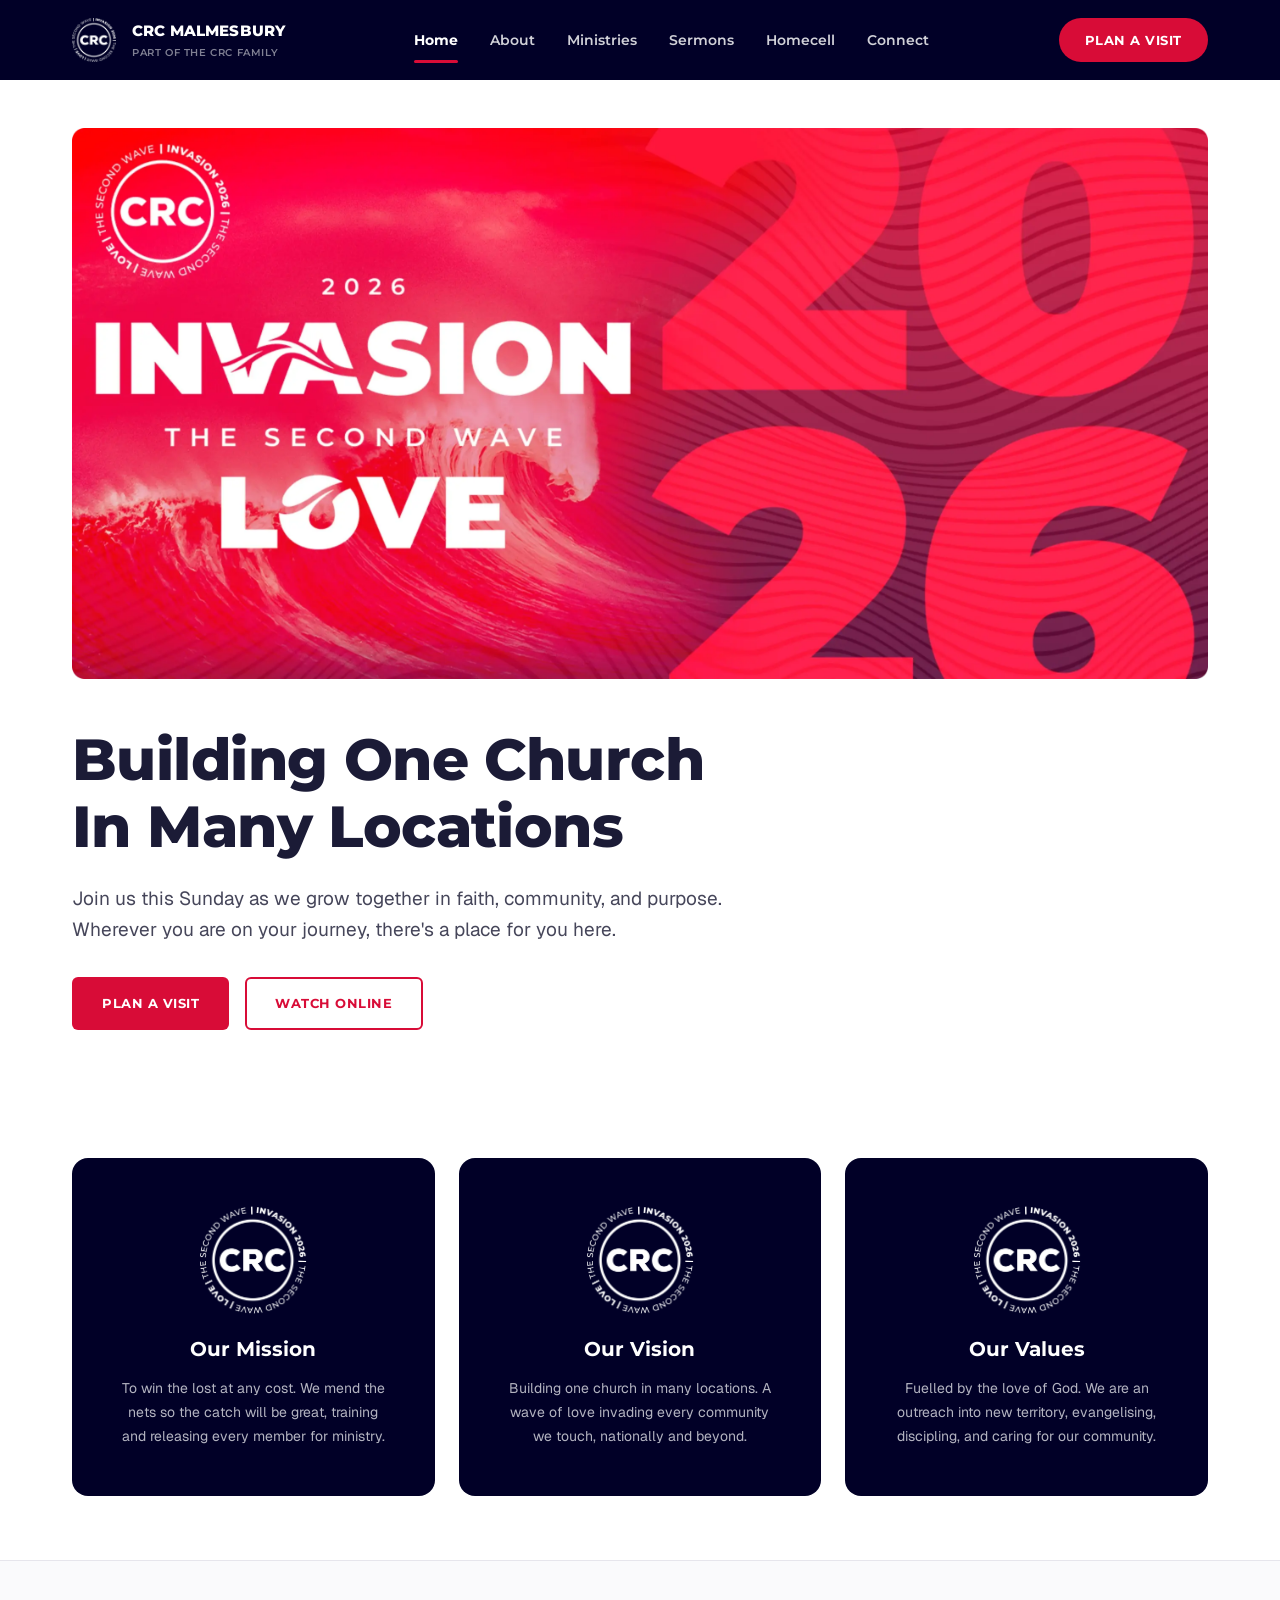
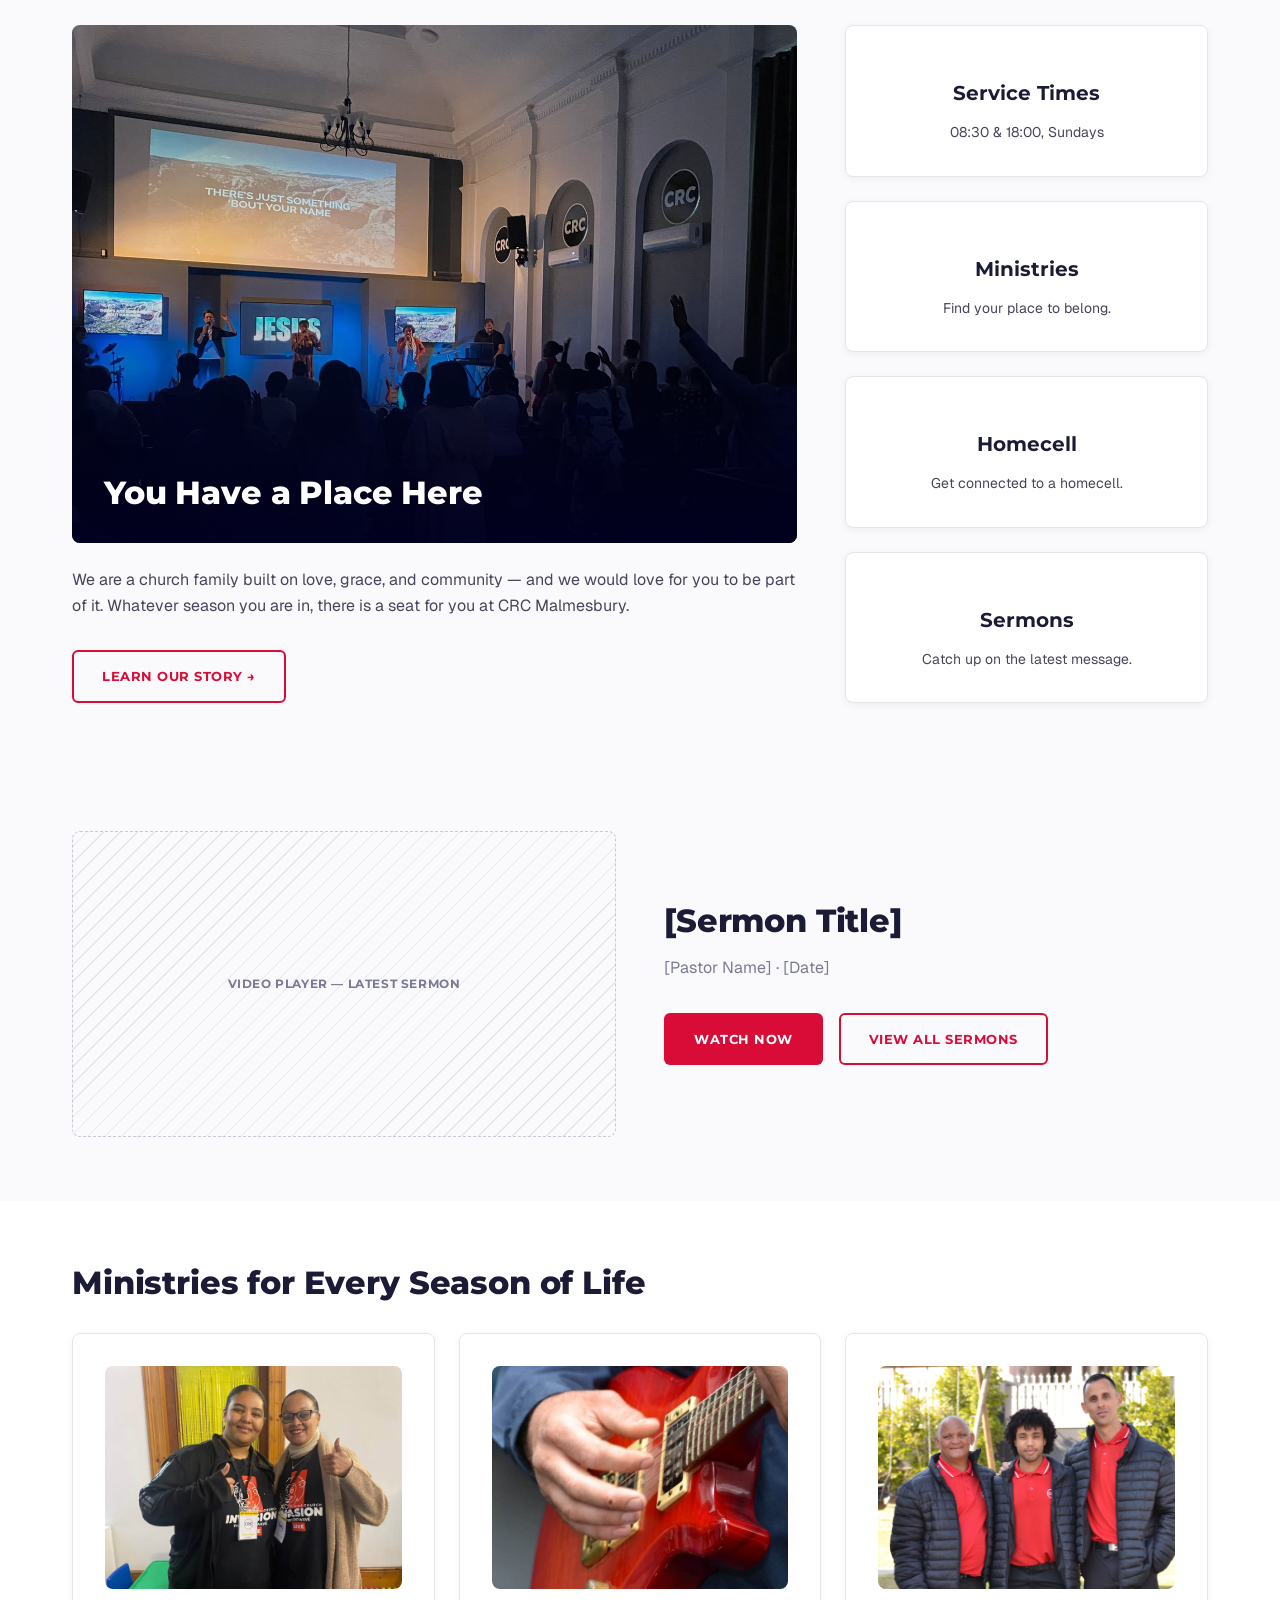
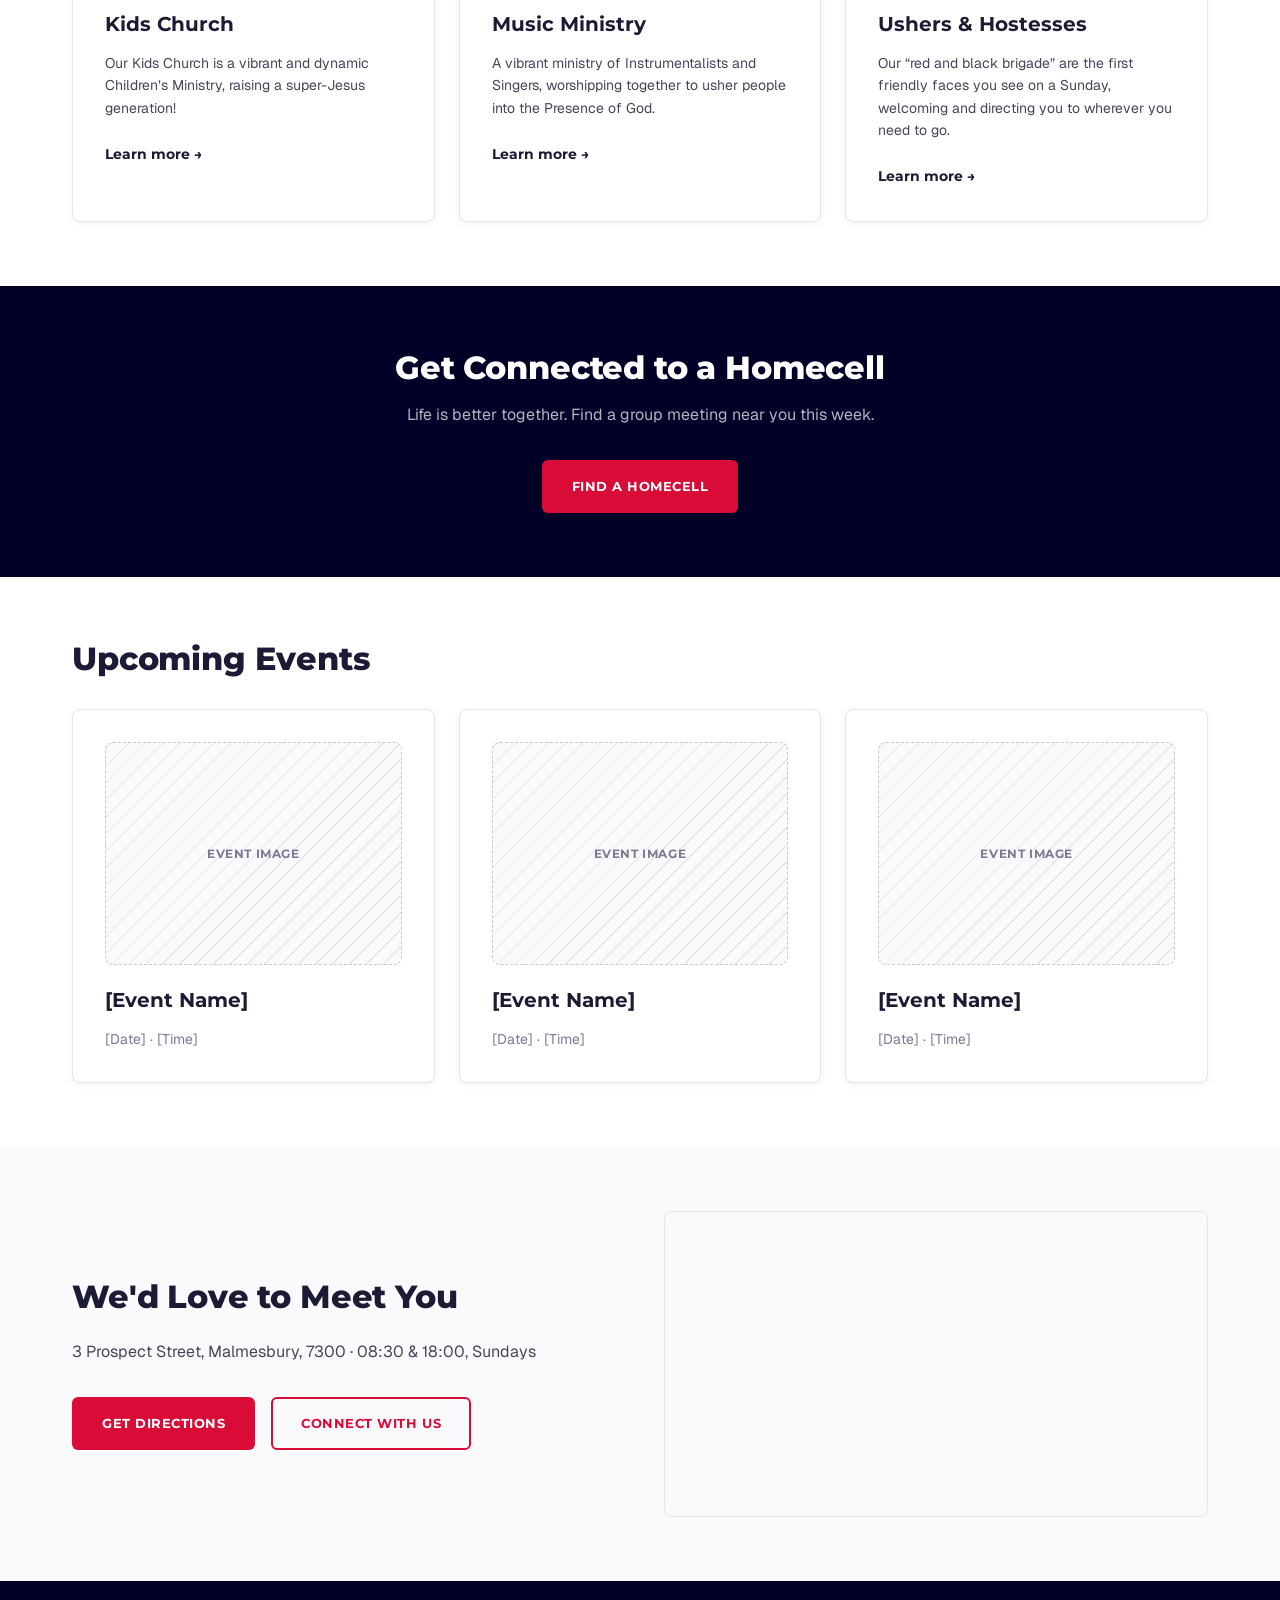
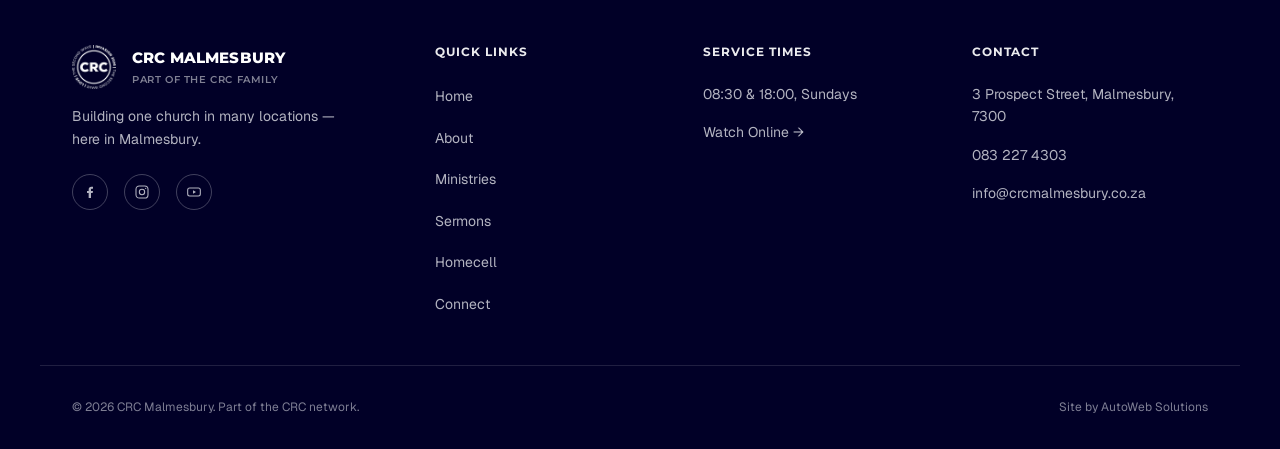
==== commit db8e22b9: "Add client photos, local leadership copy and CTA restyle - About: local leadership bio and photo; Mi" ====
--- a/index.html
+++ b/index.html
@@ -132,13 +132,14 @@
         <div class="container welcome">
           <div class="welcome__main">
             <div class="welcome__media">
-              <!-- Client photo pending: replace the placeholder div with
-                   <img src="assets/images/..." alt="..."> — the overlay stays. -->
-              <div class="placeholder">
-                <span class="placeholder__label"
-                  >Congregation / community photo</span
-                >
-              </div>
+              <img
+                src="assets/images/you-have-a-place.jpg"
+                alt="The congregation worshipping during a Sunday service at CRC Malmesbury"
+                width="1400"
+                height="1600"
+                loading="lazy"
+                style="object-position: center 42%"
+              />
               <h2 class="welcome__title">You Have a Place Here</h2>
             </div>
             <p class="stack-3">
@@ -201,31 +202,43 @@
           </div>
           <div class="grid grid--3">
             <div class="card">
-              <div class="placeholder placeholder--card-media">
-                <span class="placeholder__label"
-                  >Ministry photo — Kids Church</span
-                >
-              </div>
+              <img
+                class="card__media"
+                src="assets/images/kids-church.jpg"
+                alt="Two smiling Kids Church volunteers giving a thumbs up"
+                width="1436"
+                height="1600"
+                loading="lazy"
+                style="object-position: center 5%"
+              />
               <h3>Kids Church</h3>
               <p>Our Kids Church is a vibrant and dynamic Children’s Ministry, raising a super-Jesus generation!</p>
               <a href="ministries.html" class="link-arrow">Learn more →</a>
             </div>
             <div class="card">
-              <div class="placeholder placeholder--card-media">
-                <span class="placeholder__label"
-                  >Ministry photo — Music Ministry</span
-                >
-              </div>
+              <img
+                class="card__media"
+                src="assets/images/music-ministry.jpg"
+                alt="Close-up of a red electric guitar being played"
+                width="1004"
+                height="1280"
+                loading="lazy"
+                style="object-position: center 45%"
+              />
               <h3>Music Ministry</h3>
               <p>A vibrant ministry of Instrumentalists and Singers, worshipping together to usher people into the Presence of God.</p>
               <a href="ministries.html" class="link-arrow">Learn more →</a>
             </div>
             <div class="card">
-              <div class="placeholder placeholder--card-media">
-                <span class="placeholder__label"
-                  >Ministry photo — Ushers &amp; Hostesses</span
-                >
-              </div>
+              <img
+                class="card__media"
+                src="assets/images/usher-and-hostes.JPG"
+                alt="Three ushers in red and black CRC uniforms"
+                width="1280"
+                height="1920"
+                loading="lazy"
+                style="object-position: center 4%"
+              />
               <h3>Ushers &amp; Hostesses</h3>
               <p>Our “red and black brigade” are the first friendly faces you see on a Sunday, welcoming and directing you to wherever you need to go.</p>
               <a href="ministries.html" class="link-arrow">Learn more →</a>
@@ -242,7 +255,7 @@
             Life is better together. Find a group meeting near you this week.
           </p>
           <div class="btn-row">
-            <a href="homecell.html" class="btn btn--light btn--light-invert">Find a Homecell</a>
+            <a href="homecell.html" class="btn btn--primary btn--primary-invert">Find a Homecell</a>
           </div>
         </div>
       </section>
--- a/css/style.css
+++ b/css/style.css
@@ -326,6 +326,42 @@
   background: var(--color-red-dark);
 }
 
+/* Red button that flips to white with red text on hover (for coloured backgrounds) */
+.btn--primary-invert:hover,
+.btn--primary-invert:focus-visible {
+  background: var(--color-white);
+  color: var(--color-red);
+}
+
+/* Same flip on a white card: red border keeps the white button visible */
+.btn--on-light:hover,
+.btn--on-light:focus-visible {
+  border-color: var(--color-red);
+}
+
+/* Platform buttons in their brand colours; flip to white on hover like --primary-invert */
+.btn--youtube {
+  background: #FF0000;
+  color: var(--color-white);
+}
+
+.btn--facebook {
+  background: #1877F2;
+  color: var(--color-white);
+}
+
+.btn--youtube:hover,
+.btn--youtube:focus-visible {
+  background: var(--color-white);
+  color: #FF0000;
+}
+
+.btn--facebook:hover,
+.btn--facebook:focus-visible {
+  background: var(--color-white);
+  color: #1877F2;
+}
+
 .btn--outline {
   background: transparent;
   border-color: var(--color-red);
@@ -367,14 +403,15 @@
 
 .btn--pill {
   border-radius: 999px;
+  background: var(--color-red);
+  color: var(--color-white);
+  padding: 10px 24px;
+}
+
+.btn--pill:hover,
+.btn--pill:focus-visible {
   background: var(--color-white);
   color: var(--color-red);
-  padding: 10px 24px;
-}
-
-.btn--pill:hover {
-  background: var(--color-red);
-  color: var(--color-white);
 }
 
 .btn--sm {
@@ -724,6 +761,17 @@
 
 .card--link {
   display: block;
+}
+
+/* CRC navy card with white text — homecell "Don't Know Where to Start?" */
+.card--navy {
+  background: var(--color-navy);
+  border-color: var(--color-navy);
+}
+
+.card--navy h2,
+.card--navy p {
+  color: var(--color-white);
 }
 
 /* Navy hover + zoom, title turns red: home quick links (.card--link), Homecell
@@ -936,6 +984,19 @@
   aspect-ratio: 16 / 7;
 }
 
+/* Real photo in a card — same frame as .placeholder--card-media.
+   Set object-position inline per photo to keep faces in the crop. */
+.card__media {
+  display: block;
+  width: 100%;
+  height: auto;
+  aspect-ratio: 4 / 3;
+  object-fit: cover;
+  border-radius: var(--radius-card);
+  margin-bottom: var(--space-3);
+  background: var(--color-muted-bg);
+}
+
 /* ==========================================================================
    About page — pull quotes, value cards, leadership
    ========================================================================== */
@@ -978,6 +1039,92 @@
 
 .value-card .eyebrow {
   margin-bottom: var(--space-1);
+}
+
+/* About — Mission, Vision & Values on navy: three outlined panels sat side by
+   side with a thin gap, rounded only on the outer corners (after CRC Worcester) */
+.mvv h2,
+.mvv h3 {
+  color: var(--color-white);
+}
+
+.mvv h3 {
+  font-weight: 800;
+  font-size: 1.375rem;
+  line-height: 1.3;
+}
+
+.mvv__panels {
+  display: grid;
+  grid-template-columns: repeat(3, minmax(0, 1fr));
+  gap: 2px;
+  border-radius: 16px;
+  overflow: hidden;
+}
+
+/* Panel + frame colours sampled from the CRC Worcester site */
+.mvv__panel {
+  background-color: #09082E;
+  border: 1px solid #1A193D;
+  padding: var(--space-6) var(--space-5, 36px);
+  transition: background-color 0.3s ease, border-color 0.3s ease;
+}
+
+/* Hover (or .is-in-view on touch): soft blurred glow washes over the panel */
+.mvv__panel:hover,
+.mvv__panel.is-in-view {
+  background-color: #0F0E3A;
+  background-image: radial-gradient(
+    ellipse at 50% 0%,
+    rgba(255, 255, 255, 0.07) 0%,
+    rgba(255, 255, 255, 0) 70%
+  );
+  border-color: #2A2950;
+}
+
+@media (prefers-reduced-motion: reduce) {
+  .mvv__panel {
+    transition: none;
+  }
+}
+
+.mvv__panel:first-child {
+  border-radius: 16px 0 0 16px;
+}
+
+.mvv__panel:last-child {
+  border-radius: 0 16px 16px 0;
+}
+
+@media (max-width: 860px) {
+  .mvv__panel:first-child {
+    border-radius: 16px 16px 0 0;
+  }
+
+  .mvv__panel:last-child {
+    border-radius: 0 0 16px 16px;
+  }
+}
+
+.mvv__panel p {
+  color: var(--color-footer-text);
+  font-size: var(--text-small);
+}
+
+@media (max-width: 860px) {
+  .mvv__panels {
+    grid-template-columns: minmax(0, 1fr);
+  }
+}
+
+.mvv .quote blockquote p {
+  font-style: italic;
+  font-weight: 300;
+  color: var(--color-footer-text);
+}
+
+.mvv .quote figcaption {
+  color: var(--color-red);
 }
 
 .leader + .leader,
@@ -1321,6 +1468,117 @@
 }
 
 /* ==========================================================================
+   Modal (native <dialog>) — Start Serving form
+   ========================================================================== */
+
+.modal {
+  width: min(480px, calc(100% - var(--space-4)));
+  max-height: calc(100% - var(--space-4));
+  margin: auto; /* reset zeroes margins; dialog centres via auto margins */
+  padding: 0;
+  border: 0;
+  border-radius: var(--radius-card);
+  background: var(--color-white);
+  color: var(--color-body);
+  box-shadow: 0 24px 64px rgba(1, 0, 39, 0.35);
+}
+
+.modal::backdrop {
+  background: rgba(1, 0, 39, 0.7);
+}
+
+.modal__form {
+  position: relative;
+  display: grid;
+  gap: var(--space-2);
+  padding: var(--space-4);
+}
+
+.modal__form h2 {
+  color: var(--color-ink);
+  padding-right: var(--space-4);
+}
+
+.modal__lede {
+  font-size: var(--text-small);
+  color: var(--color-muted);
+  margin-bottom: var(--space-1);
+}
+
+.modal__close {
+  position: absolute;
+  top: var(--space-2);
+  right: var(--space-2);
+  width: 40px;
+  height: 40px;
+  font-size: 28px;
+  line-height: 1;
+  color: var(--color-muted);
+  border-radius: var(--radius-btn);
+}
+
+.modal__close:hover,
+.modal__close:focus-visible {
+  color: var(--color-red);
+  background: var(--color-muted-bg);
+}
+
+.field {
+  display: grid;
+  gap: 6px;
+}
+
+.field label {
+  font-family: var(--font-heading);
+  font-weight: 600;
+  font-size: var(--text-small);
+  color: var(--color-ink);
+}
+
+.field__optional {
+  font-weight: 400;
+  color: var(--color-muted);
+}
+
+.field input,
+.field select {
+  width: 100%;
+  min-height: 48px;
+  padding: 12px 14px;
+  border: 1px solid var(--color-border);
+  border-radius: var(--radius-btn);
+  background: var(--color-white);
+  color: var(--color-ink);
+}
+
+.field input:focus,
+.field select:focus {
+  outline: 2px solid var(--color-red);
+  outline-offset: 1px;
+  border-color: var(--color-red);
+}
+
+.field [aria-invalid="true"] {
+  border-color: var(--color-red);
+}
+
+.modal__error {
+  font-size: var(--text-small);
+  color: var(--color-red);
+}
+
+.modal__submit {
+  margin-top: var(--space-1);
+  width: 100%;
+}
+
+@media (max-width: 560px) {
+  .modal__form {
+    padding: var(--space-3);
+  }
+}
+
+/* ==========================================================================
    Utility: dev / build-note comments render nothing — see HTML source
    ========================================================================== */
 
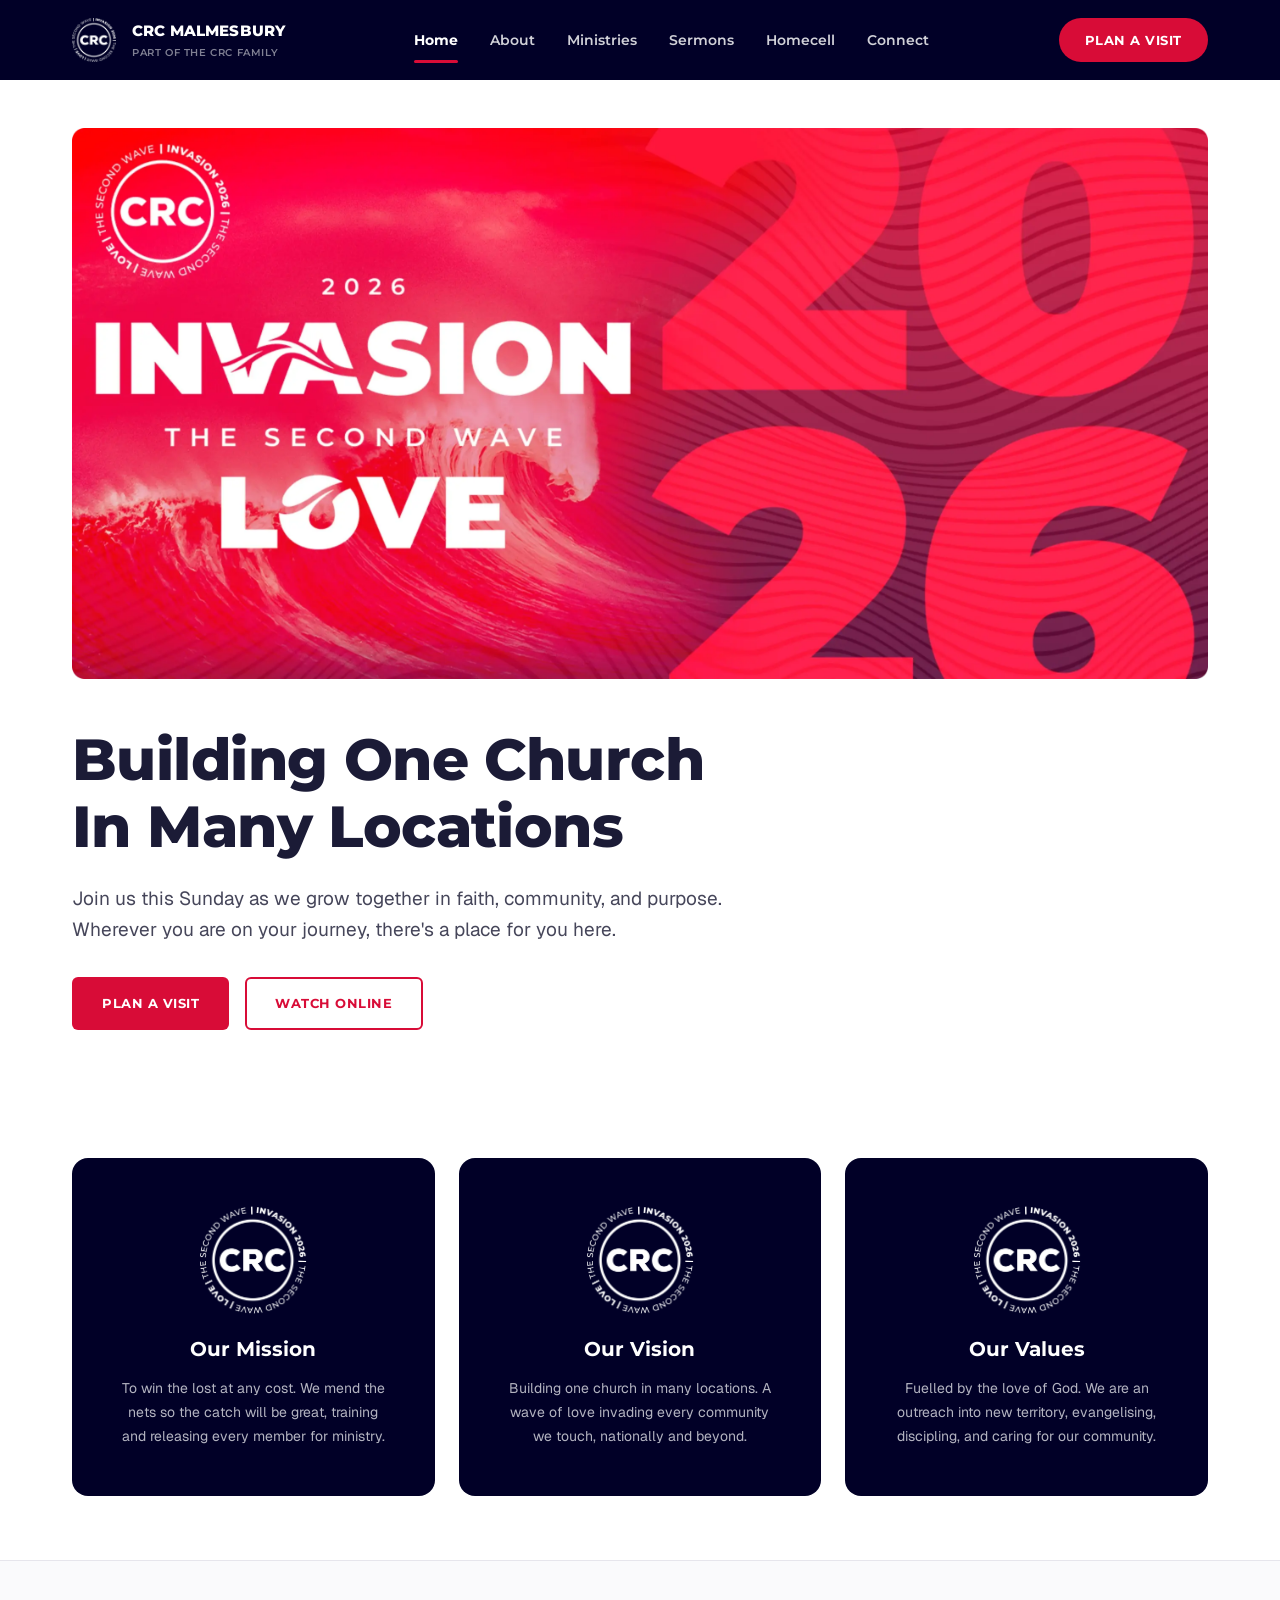
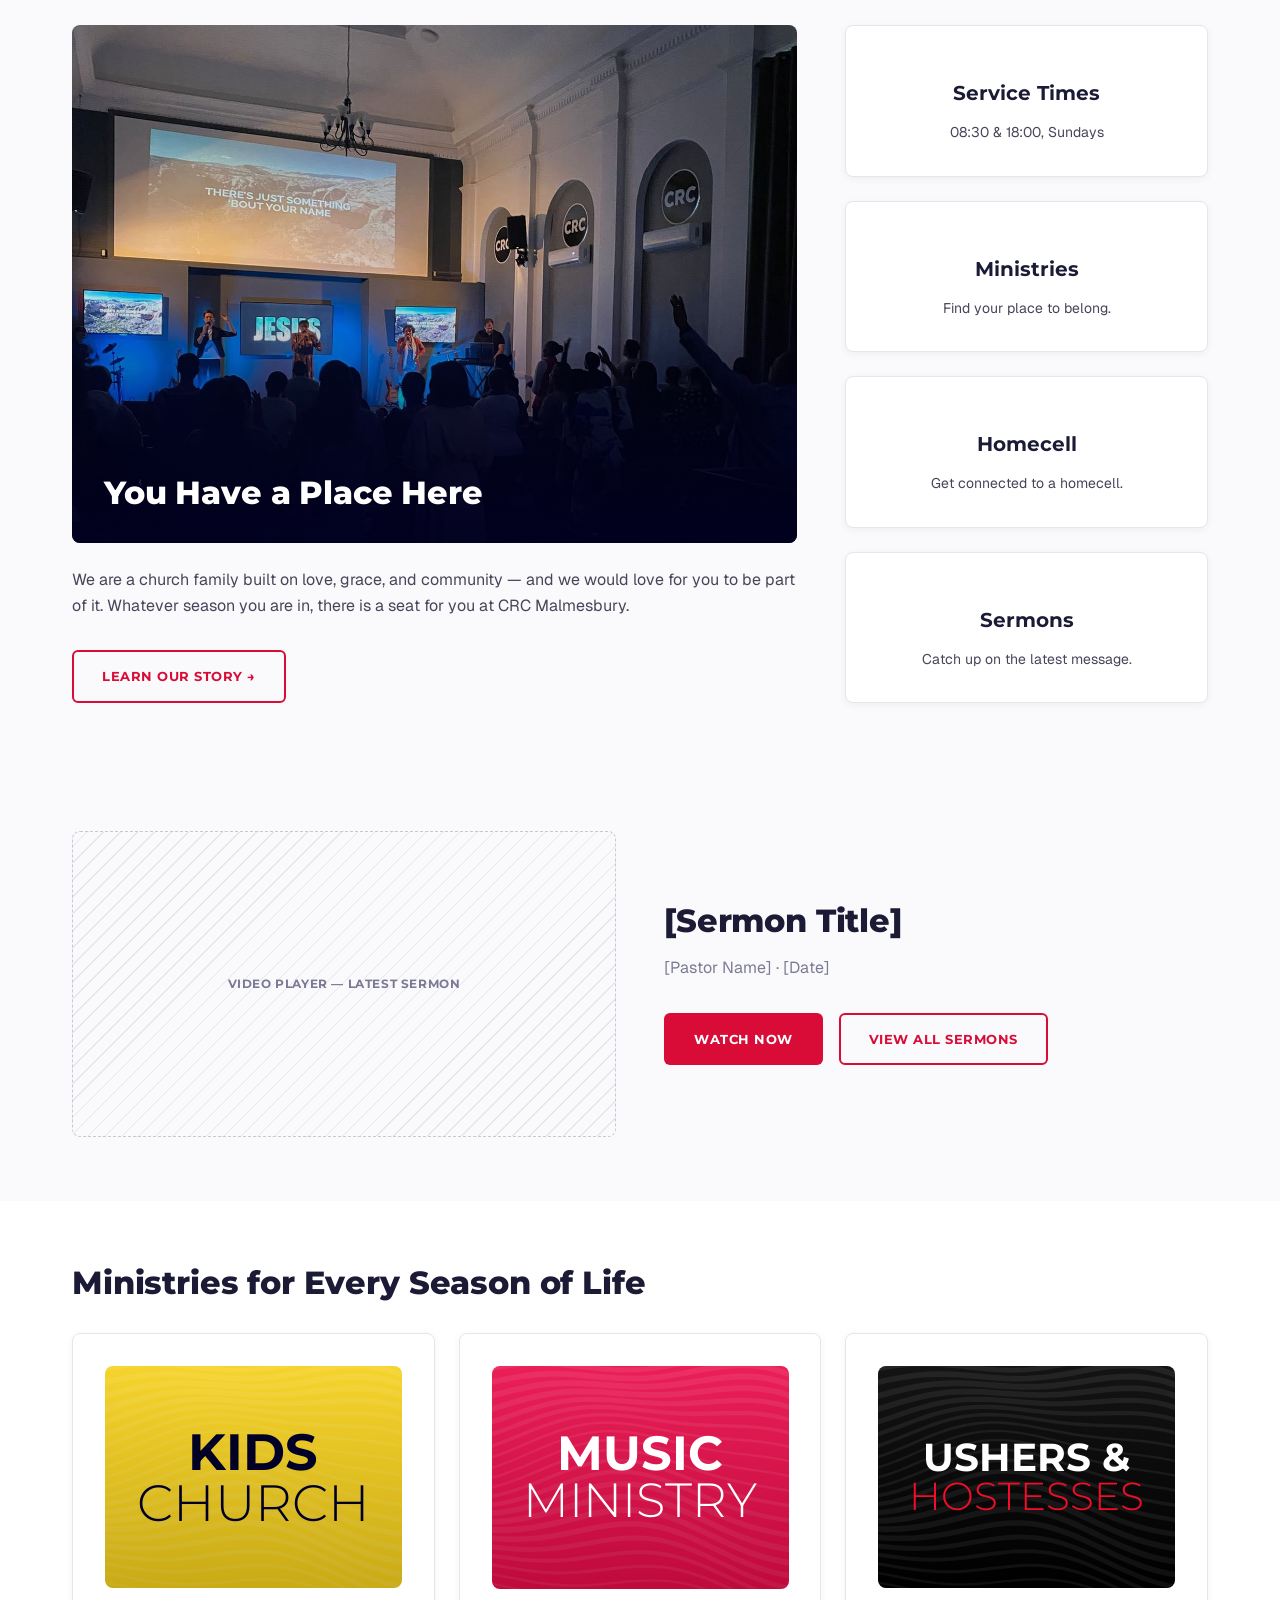
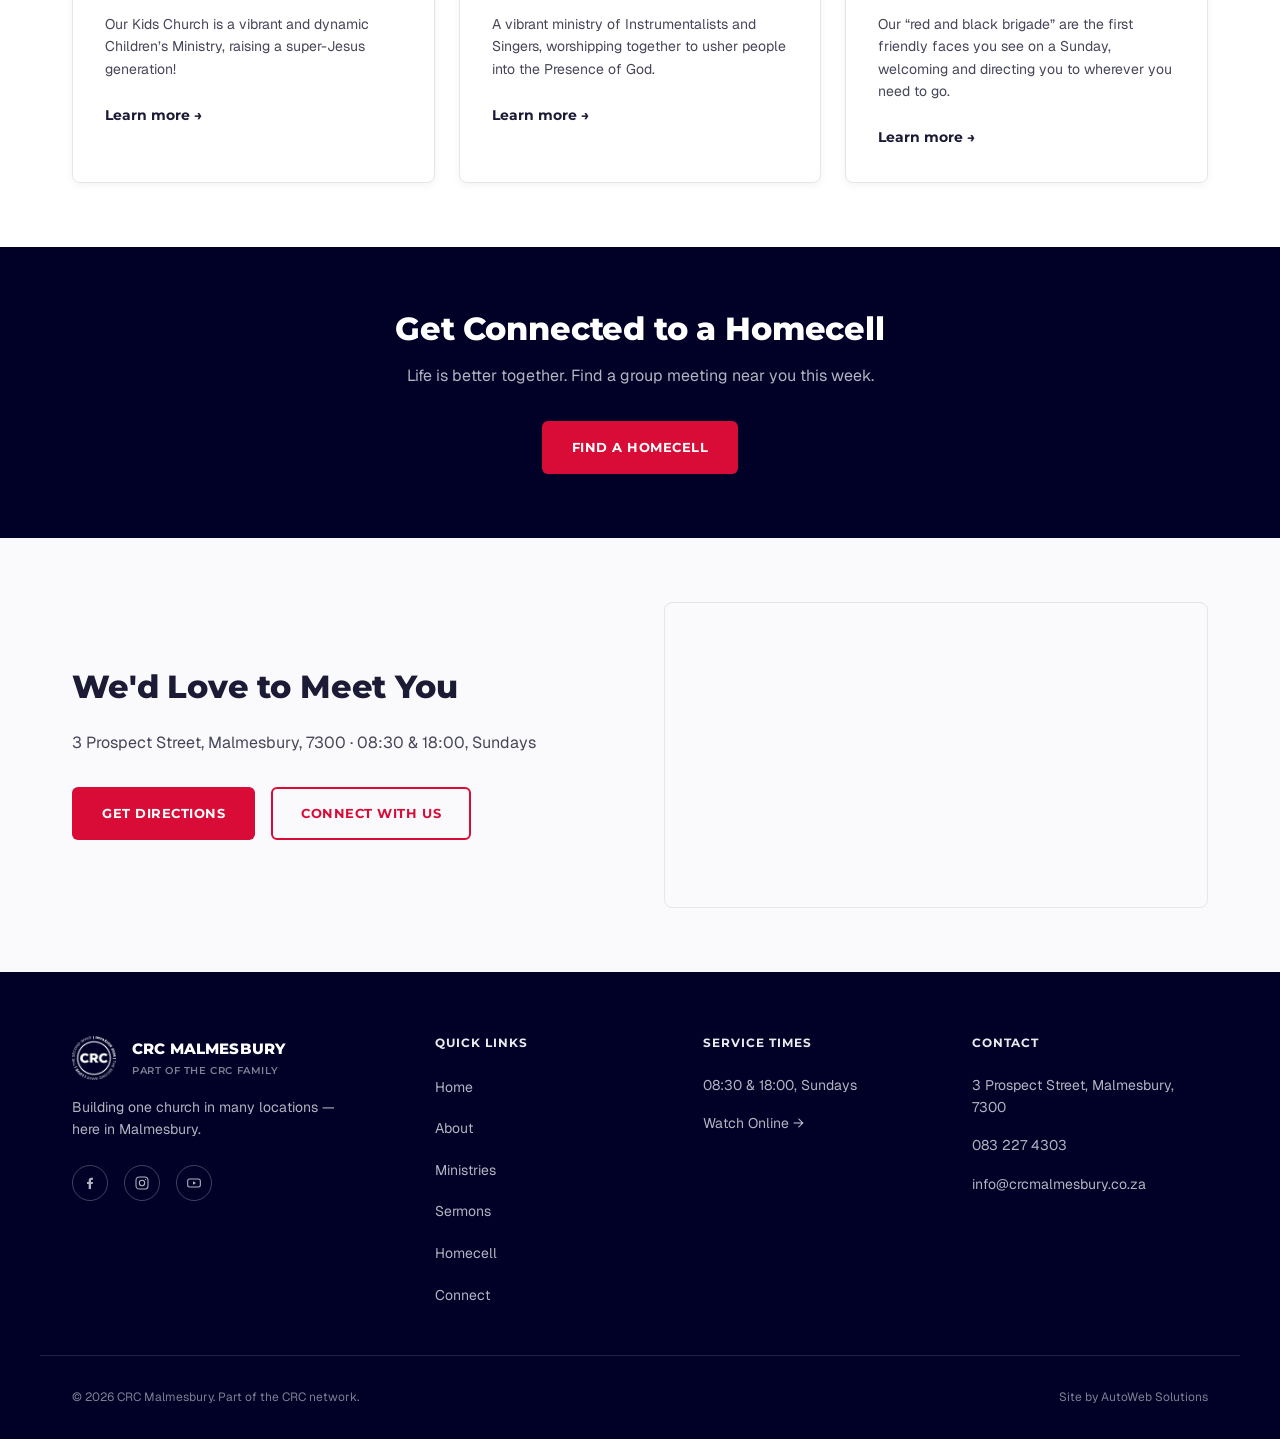
==== commit 3a670c79: "Add ministry name cards, serving and giving sections - Ministries: replace card photos with colour n" ====
--- a/index.html
+++ b/index.html
@@ -200,48 +200,38 @@
           <div class="section-head">
             <h2>Ministries for Every Season of Life</h2>
           </div>
-          <div class="grid grid--3">
-            <div class="card">
-              <img
-                class="card__media"
-                src="assets/images/kids-church.jpg"
-                alt="Two smiling Kids Church volunteers giving a thumbs up"
-                width="1436"
-                height="1600"
-                loading="lazy"
-                style="object-position: center 5%"
-              />
-              <h3>Kids Church</h3>
-              <p>Our Kids Church is a vibrant and dynamic Children’s Ministry, raising a super-Jesus generation!</p>
-              <a href="ministries.html" class="link-arrow">Learn more →</a>
-            </div>
-            <div class="card">
-              <img
-                class="card__media"
-                src="assets/images/music-ministry.jpg"
-                alt="Close-up of a red electric guitar being played"
-                width="1004"
-                height="1280"
-                loading="lazy"
-                style="object-position: center 45%"
-              />
-              <h3>Music Ministry</h3>
-              <p>A vibrant ministry of Instrumentalists and Singers, worshipping together to usher people into the Presence of God.</p>
-              <a href="ministries.html" class="link-arrow">Learn more →</a>
-            </div>
-            <div class="card">
-              <img
-                class="card__media"
-                src="assets/images/usher-and-hostes.JPG"
-                alt="Three ushers in red and black CRC uniforms"
-                width="1280"
-                height="1920"
-                loading="lazy"
-                style="object-position: center 4%"
-              />
-              <h3>Ushers &amp; Hostesses</h3>
-              <p>Our “red and black brigade” are the first friendly faces you see on a Sunday, welcoming and directing you to wherever you need to go.</p>
-              <a href="ministries.html" class="link-arrow">Learn more →</a>
+          <!-- Colour name cards (same as Ministries page) until deliberate ministry
+               photos are taken. Original photo tags kept in comments below. -->
+          <div class="grid grid--ministries-home">
+            <div class="card card--ministry">
+              <!-- Photo kept for later use: <img class="card__media" src="assets/images/kids-church.jpg" alt="Two smiling Kids Church volunteers giving a thumbs up" width="1436" height="1600" loading="lazy" style="object-position: center 5%" /> -->
+              <div class="namecard namecard--kids">
+                <h3 class="namecard__title"><span>Kids</span> <span class="namecard__light">Church</span></h3>
+              </div>
+              <div class="card__text">
+                <p>Our Kids Church is a vibrant and dynamic Children’s Ministry, raising a super-Jesus generation!</p>
+                <a href="ministries.html" class="link-arrow">Learn more →</a>
+              </div>
+            </div>
+            <div class="card card--ministry">
+              <!-- Photo kept for later use: <img class="card__media" src="assets/images/music-ministry.jpg" alt="Close-up of a red electric guitar being played" width="1004" height="1280" loading="lazy" style="object-position: center 45%" /> -->
+              <div class="namecard namecard--music">
+                <h3 class="namecard__title"><span>Music</span> <span class="namecard__light">Ministry</span></h3>
+              </div>
+              <div class="card__text">
+                <p>A vibrant ministry of Instrumentalists and Singers, worshipping together to usher people into the Presence of God.</p>
+                <a href="ministries.html" class="link-arrow">Learn more →</a>
+              </div>
+            </div>
+            <div class="card card--ministry">
+              <!-- Photo kept for later use: <img class="card__media" src="assets/images/usher-and-hostes.JPG" alt="Three ushers in red and black CRC uniforms" width="1280" height="1920" loading="lazy" style="object-position: center 4%" /> -->
+              <div class="namecard namecard--ushers">
+                <h3 class="namecard__title"><span>Ushers &amp;</span> <span class="namecard__light">Hostesses</span></h3>
+              </div>
+              <div class="card__text">
+                <p>Our “red and black brigade” are the first friendly faces you see on a Sunday, welcoming and directing you to wherever you need to go.</p>
+                <a href="ministries.html" class="link-arrow">Learn more →</a>
+              </div>
             </div>
           </div>
         </div>
@@ -263,8 +253,9 @@
       <!-- ========================= UPCOMING EVENTS =========================
        Optional module — confirm with client whether Malmesbury runs
        public events worth featuring (brief Section 6/7). Left in per
-       the approved mockup; drop this <section> entirely if not. -->
-      <section class="section">
+       the approved mockup; drop this <section> entirely if not.
+       HIDDEN for now (client request) — remove the `hidden` attribute to show it again. -->
+      <section class="section" hidden>
         <div class="container">
           <div class="section-head">
             <h2>Upcoming Events</h2>
--- a/css/style.css
+++ b/css/style.css
@@ -919,6 +919,516 @@
   font-weight: 700;
   color: var(--color-ink);
   margin-top: var(--space-1);
+}
+
+/* Ministry name card — stands in for a card photo. A mini version of the
+   wave banner (bold + light stacked title, no badge) in the ministry's 2026
+   spot colour from the CRC 2026 Theme Guidelines. The <h3> lives inside it. */
+.namecard {
+  position: relative;
+  display: flex;
+  flex-direction: column;
+  justify-content: center;
+  aspect-ratio: 4 / 3;
+  padding: var(--space-2);
+  margin-bottom: var(--space-3);
+  border-radius: var(--radius-card);
+  overflow: hidden;
+  container-type: inline-size; /* title scales with the card, so "Hostesses" always fits */
+  color: var(--color-white);
+  background: var(--namecard-bg, var(--color-red)) url("../assets/images/banner-waves.svg") center / cover no-repeat;
+}
+
+/* Soft top-to-bottom depth, like the guide's gradient swatches */
+.namecard::before {
+  content: "";
+  position: absolute;
+  inset: 0;
+  background: linear-gradient(180deg, rgba(255, 255, 255, 0.08) 0%, rgba(0, 0, 0, 0.18) 100%);
+  pointer-events: none;
+}
+
+.card .namecard__title {
+  position: relative;
+  margin: 0;
+  /* --fit (per ministry below) sizes each name so its longest line fills
+     ~88% of the block width — short names get bigger type */
+  font-size: clamp(1rem, calc(var(--fit, 15) * 1cqi), 3.5rem);
+  text-align: center;
+  line-height: 1;
+  text-transform: uppercase;
+  color: inherit;
+}
+
+.namecard__title span {
+  display: block;
+  white-space: nowrap;
+}
+
+.namecard__title .namecard__light {
+  font-weight: 300;
+}
+
+/* Spot colours — CRC 2026 Theme Guidelines, "In 2026" ministry section */
+.namecard--music  { --namecard-bg: #E90C4A; }                 /* CRC Music — red */
+.namecard--kids   { --namecard-bg: var(--color-yellow); color: var(--color-navy); } /* CRC Kids — yellow */
+.namecard--media  { --namecard-bg: var(--color-navy); }       /* 2026 Navy (primary) */
+.namecard--ushers { --namecard-bg: var(--color-black); }      /* "red and black brigade" */
+.namecard--altar  { --namecard-bg: var(--color-red-bright); } /* CRC Main — red */
+.namecard--cares  { --namecard-bg: var(--color-blue); }       /* CRC Cares — ocean blue */
+.namecard--women  { --namecard-bg: #6D0069; }                 /* CRC Women — purple */
+
+.namecard--music  { --fit: 18; }
+.namecard--kids   { --fit: 19.4; }
+.namecard--media  { --fit: 20; }
+.namecard--ushers { --fit: 14.7; }
+.namecard--altar  { --fit: 16.4; }
+.namecard--cares  { --fit: 21; }
+.namecard--women  { --fit: 20.3; }
+
+.namecard--cares {
+  background-image: url("../assets/images/banner-waves.svg"),
+    linear-gradient(180deg, var(--color-blue) 0%, var(--color-blue) 55%, var(--color-lightblue) 100%);
+  background-size: cover, 100% 100%;
+}
+
+.namecard--ushers .namecard__light {
+  color: var(--color-red-bright);
+}
+
+/* Ministry card — name card on the left, text on the right.
+   ≥1000px: 2 cards per row, side by side
+   560–999px: 1 card per row, still side by side
+   <560px: 1 card per row, name card stacked on top */
+.card--ministry .card__text > :first-child {
+  margin-top: 0;
+}
+
+@media (min-width: 560px) {
+  .card--ministry {
+    display: grid;
+    grid-template-columns: minmax(0, 2fr) minmax(0, 3fr);
+    gap: var(--space-3);
+    align-items: start;
+  }
+
+  .card--ministry .namecard {
+    aspect-ratio: 1 / 1;
+    margin-bottom: 0;
+  }
+}
+
+@media (max-width: 999px) {
+  .grid--ministries {
+    grid-template-columns: minmax(0, 1fr);
+  }
+}
+
+/* Homepage ministries preview: 3 across with the name card on top (≥900px);
+   below that one per row, using the side-by-side layout above (no lone card) */
+.grid--ministries-home {
+  grid-template-columns: minmax(0, 1fr);
+}
+
+@media (min-width: 900px) {
+  .grid--ministries-home {
+    grid-template-columns: repeat(3, minmax(0, 1fr));
+  }
+
+  .grid--ministries-home .card--ministry {
+    display: block;
+  }
+
+  .grid--ministries-home .namecard {
+    aspect-ratio: 4 / 3;
+    margin-bottom: var(--space-3);
+  }
+}
+
+/* ==========================================================================
+   Ministries — "Why we serve" intro (between banner and ministry cards)
+   ========================================================================== */
+
+.serve-intro__top {
+  display: grid;
+  grid-template-columns: minmax(0, 1fr);
+  gap: var(--space-4);
+  align-items: center;
+}
+
+@media (min-width: 900px) {
+  .serve-intro__top {
+    grid-template-columns: minmax(0, 7fr) minmax(0, 5fr);
+    gap: var(--space-8);
+  }
+}
+
+.serve-intro .eyebrow {
+  color: var(--color-red);
+}
+
+.serve-intro__title {
+  margin-top: var(--space-1);
+  font-size: var(--text-h1);
+  line-height: 1;
+  text-transform: uppercase;
+  color: var(--color-ink);
+}
+
+.serve-intro__title span {
+  display: block;
+}
+
+.serve-intro__title-light {
+  font-weight: 300;
+}
+
+.serve-intro__text .lede {
+  max-width: 560px;
+}
+
+.serve-intro__heart {
+  max-width: 560px;
+  color: var(--color-body);
+}
+
+.serve-intro__heart strong {
+  color: var(--color-red);
+  font-weight: 600;
+}
+
+/* Navy scripture panel with the banner waves */
+.verse-card {
+  margin: 0;
+  padding: var(--space-6) var(--space-4);
+  border-radius: 16px;
+  background: var(--color-navy) url("../assets/images/banner-waves.svg") center / cover no-repeat;
+  color: var(--color-white);
+}
+
+.verse-card blockquote {
+  margin: 0;
+}
+
+.verse-card blockquote p {
+  font-family: var(--font-heading);
+  font-size: clamp(1.25rem, 1.1rem + 0.6vw, 1.625rem);
+  font-weight: 600;
+  line-height: 1.4;
+  color: var(--color-white);
+}
+
+.verse-card figcaption {
+  margin-top: var(--space-3);
+  font-family: var(--font-heading);
+  font-size: var(--text-xs);
+  font-weight: 700;
+  letter-spacing: 0.16em;
+  text-transform: uppercase;
+  color: var(--color-red-bright);
+}
+
+/* Glow panels — dark panels on a navy band (About Mission/Vision/Values and
+   Ministries "Why we serve") with a 2026 red→purple accent line. Hover (or .is-in-view on touch,
+   via js/main.js): lifts, the wave texture and a red glow fade in, the accent
+   line runs full width and the title turns red. */
+.glow-panels {
+  display: grid;
+  grid-template-columns: minmax(0, 1fr);
+  gap: var(--space-3);
+}
+
+@media (min-width: 900px) {
+  .glow-panels {
+    grid-template-columns: repeat(3, minmax(0, 1fr));
+  }
+}
+
+.glow-panel {
+  position: relative;
+  overflow: hidden;
+  padding: var(--space-6) var(--space-4) var(--space-4);
+  border-radius: 16px;
+  background-color: #09082E;
+  border: 1px solid #1A193D;
+  transition: transform 0.3s ease, border-color 0.3s ease, box-shadow 0.3s ease,
+    background-color 0.3s ease;
+}
+
+/* Accent line — short at rest, full width when active */
+.glow-panel::before {
+  content: "";
+  position: absolute;
+  top: 0;
+  left: var(--space-4);
+  width: 48px;
+  height: 4px;
+  border-radius: 0 0 4px 4px;
+  background: linear-gradient(90deg, var(--color-red-bright), var(--color-purple));
+  transition: left 0.35s ease, width 0.35s ease, border-radius 0.35s ease;
+}
+
+/* Wave texture + red glow, revealed when active */
+.glow-panel::after {
+  content: "";
+  position: absolute;
+  inset: 0;
+  background:
+    radial-gradient(ellipse at 50% 0%, rgba(243, 13, 41, 0.08) 0%, rgba(243, 13, 41, 0) 55%),
+    url("../assets/images/banner-waves.svg") center / cover no-repeat;
+  opacity: 0;
+  transition: opacity 0.35s ease;
+  pointer-events: none;
+}
+
+.glow-panel > * {
+  position: relative;
+  z-index: 1;
+}
+
+.glow-panel h3 {
+  color: var(--color-white);
+  font-weight: 800;
+  font-size: 1.375rem;
+  line-height: 1.3;
+  transition: color 0.3s ease;
+}
+
+.glow-panel p {
+  margin-top: var(--space-2);
+  font-size: var(--text-small);
+  color: var(--color-footer-text);
+}
+
+.glow-panel:hover,
+.glow-panel.is-in-view {
+  transform: translateY(-6px);
+  background-color: #0F0E3A;
+  border-color: rgba(243, 13, 41, 0.45);
+  box-shadow: 0 18px 40px rgba(0, 0, 0, 0.45), 0 0 0 1px rgba(243, 13, 41, 0.15);
+}
+
+.glow-panel:hover::before,
+.glow-panel.is-in-view::before {
+  left: 0;
+  width: 100%;
+  border-radius: 0;
+}
+
+.glow-panel:hover::after,
+.glow-panel.is-in-view::after {
+  opacity: 1;
+}
+
+.glow-panel:hover h3,
+.glow-panel.is-in-view h3 {
+  color: var(--color-red-bright);
+}
+
+@media (prefers-reduced-motion: reduce) {
+  .glow-panel,
+  .glow-panel::before,
+  .glow-panel::after {
+    transition: none;
+  }
+  .glow-panel:hover,
+  .glow-panel.is-in-view {
+    transform: none;
+  }
+}
+
+/* ==========================================================================
+   Connect — Giving (navy band: message + scripture left, ways to give right)
+   ========================================================================== */
+
+.give__grid {
+  display: grid;
+  grid-template-columns: minmax(0, 1fr);
+  gap: var(--space-6);
+  align-items: start;
+}
+
+@media (min-width: 900px) {
+  .give__grid {
+    grid-template-columns: minmax(0, 7fr) minmax(0, 5fr);
+    gap: var(--space-8);
+  }
+}
+
+.give__eyebrow {
+  color: var(--color-red-bright);
+}
+
+.give__title {
+  margin-top: var(--space-1);
+  font-size: var(--text-h1);
+  line-height: 1;
+  text-transform: uppercase;
+  color: var(--color-white);
+}
+
+.give__title span {
+  display: block;
+}
+
+.give__title-light {
+  font-weight: 300;
+}
+
+.give__text p {
+  margin-top: var(--space-2);
+  max-width: 600px;
+  color: var(--color-footer-text);
+}
+
+.give__text .give__lede {
+  margin-top: var(--space-3);
+  font-size: var(--text-lede);
+  color: var(--color-white);
+}
+
+.give__verse {
+  margin: var(--space-4) 0 0;
+  padding-left: var(--space-3);
+  border-left: 3px solid var(--color-red-bright);
+}
+
+.give__verse blockquote {
+  margin: 0;
+}
+
+.give__text .give__verse p {
+  margin-top: 0;
+  font-family: var(--font-heading);
+  font-size: var(--text-lede);
+  font-style: italic;
+  font-weight: 300;
+  line-height: 1.6;
+  color: var(--color-white);
+}
+
+.give__verse--small {
+  border-left-color: var(--color-purple);
+}
+
+.give__verse figcaption {
+  margin-top: var(--space-1);
+  font-family: var(--font-heading);
+  font-size: var(--text-xs);
+  font-weight: 700;
+  letter-spacing: 0.08em;
+  text-transform: uppercase;
+  color: var(--color-red-bright);
+}
+
+/* Ways to give — dark panel with the 2026 red→purple accent line */
+.give-card {
+  position: relative;
+  overflow: hidden;
+  padding: var(--space-6) var(--space-4) var(--space-4);
+  border-radius: 16px;
+  background-color: #09082E;
+  border: 1px solid #1A193D;
+}
+
+.give-card::before {
+  content: "";
+  position: absolute;
+  top: 0;
+  left: 0;
+  width: 100%;
+  height: 4px;
+  background: linear-gradient(90deg, var(--color-red-bright), var(--color-purple));
+}
+
+.give-card h3 {
+  color: var(--color-white);
+  font-weight: 800;
+  font-size: 1.375rem;
+}
+
+.give-card__label {
+  margin-top: var(--space-4);
+  font-family: var(--font-heading);
+  font-size: var(--text-xs);
+  font-weight: 700;
+  letter-spacing: 0.08em;
+  text-transform: uppercase;
+  color: var(--color-red-bright);
+}
+
+.bank-details {
+  margin: var(--space-2) 0 0;
+}
+
+.bank-details > div {
+  display: flex;
+  justify-content: space-between;
+  gap: var(--space-2);
+  padding-block: 10px;
+  border-bottom: 1px solid #1A193D;
+  font-size: var(--text-small);
+}
+
+.bank-details dt {
+  color: var(--color-footer-text);
+}
+
+.bank-details dd {
+  margin: 0;
+  text-align: right;
+  font-weight: 600;
+  color: var(--color-white);
+}
+
+.bank-details dd.is-pending {
+  font-weight: 400;
+  font-style: italic;
+  color: var(--color-muted);
+}
+
+.give-card__qr {
+  display: flex;
+  align-items: center;
+  gap: var(--space-3);
+  margin-top: var(--space-2);
+}
+
+.give-card__qr p {
+  font-size: var(--text-small);
+  color: var(--color-footer-text);
+}
+
+/* QR codes need a white background to scan reliably */
+.give-card__qr-placeholder,
+.give-card__qr-img {
+  flex: 0 0 auto;
+  width: 140px;
+  height: 140px;
+  border-radius: var(--radius-card);
+  background: var(--color-white);
+}
+
+.give-card__qr-img {
+  padding: 8px;
+  object-fit: contain;
+}
+
+.give-card__qr-placeholder {
+  display: flex;
+  align-items: center;
+  justify-content: center;
+  padding: var(--space-2);
+  text-align: center;
+  border: 2px dashed #C9C8D6;
+  color: var(--color-muted);
+}
+
+@media (max-width: 420px) {
+  .give-card__qr {
+    flex-direction: column;
+    align-items: flex-start;
+  }
 }
 
 /* ==========================================================================
@@ -1041,8 +1551,8 @@
   margin-bottom: var(--space-1);
 }
 
-/* About — Mission, Vision & Values on navy: three outlined panels sat side by
-   side with a thin gap, rounded only on the outer corners (after CRC Worcester) */
+/* About — Mission, Vision & Values on navy. Panels use .glow-panel (shared with
+   the Ministries "Why we serve" band). */
 .mvv h2,
 .mvv h3 {
   color: var(--color-white);
@@ -1052,69 +1562,6 @@
   font-weight: 800;
   font-size: 1.375rem;
   line-height: 1.3;
-}
-
-.mvv__panels {
-  display: grid;
-  grid-template-columns: repeat(3, minmax(0, 1fr));
-  gap: 2px;
-  border-radius: 16px;
-  overflow: hidden;
-}
-
-/* Panel + frame colours sampled from the CRC Worcester site */
-.mvv__panel {
-  background-color: #09082E;
-  border: 1px solid #1A193D;
-  padding: var(--space-6) var(--space-5, 36px);
-  transition: background-color 0.3s ease, border-color 0.3s ease;
-}
-
-/* Hover (or .is-in-view on touch): soft blurred glow washes over the panel */
-.mvv__panel:hover,
-.mvv__panel.is-in-view {
-  background-color: #0F0E3A;
-  background-image: radial-gradient(
-    ellipse at 50% 0%,
-    rgba(255, 255, 255, 0.07) 0%,
-    rgba(255, 255, 255, 0) 70%
-  );
-  border-color: #2A2950;
-}
-
-@media (prefers-reduced-motion: reduce) {
-  .mvv__panel {
-    transition: none;
-  }
-}
-
-.mvv__panel:first-child {
-  border-radius: 16px 0 0 16px;
-}
-
-.mvv__panel:last-child {
-  border-radius: 0 16px 16px 0;
-}
-
-@media (max-width: 860px) {
-  .mvv__panel:first-child {
-    border-radius: 16px 16px 0 0;
-  }
-
-  .mvv__panel:last-child {
-    border-radius: 0 0 16px 16px;
-  }
-}
-
-.mvv__panel p {
-  color: var(--color-footer-text);
-  font-size: var(--text-small);
-}
-
-@media (max-width: 860px) {
-  .mvv__panels {
-    grid-template-columns: minmax(0, 1fr);
-  }
 }
 
 .mvv .quote blockquote p {
